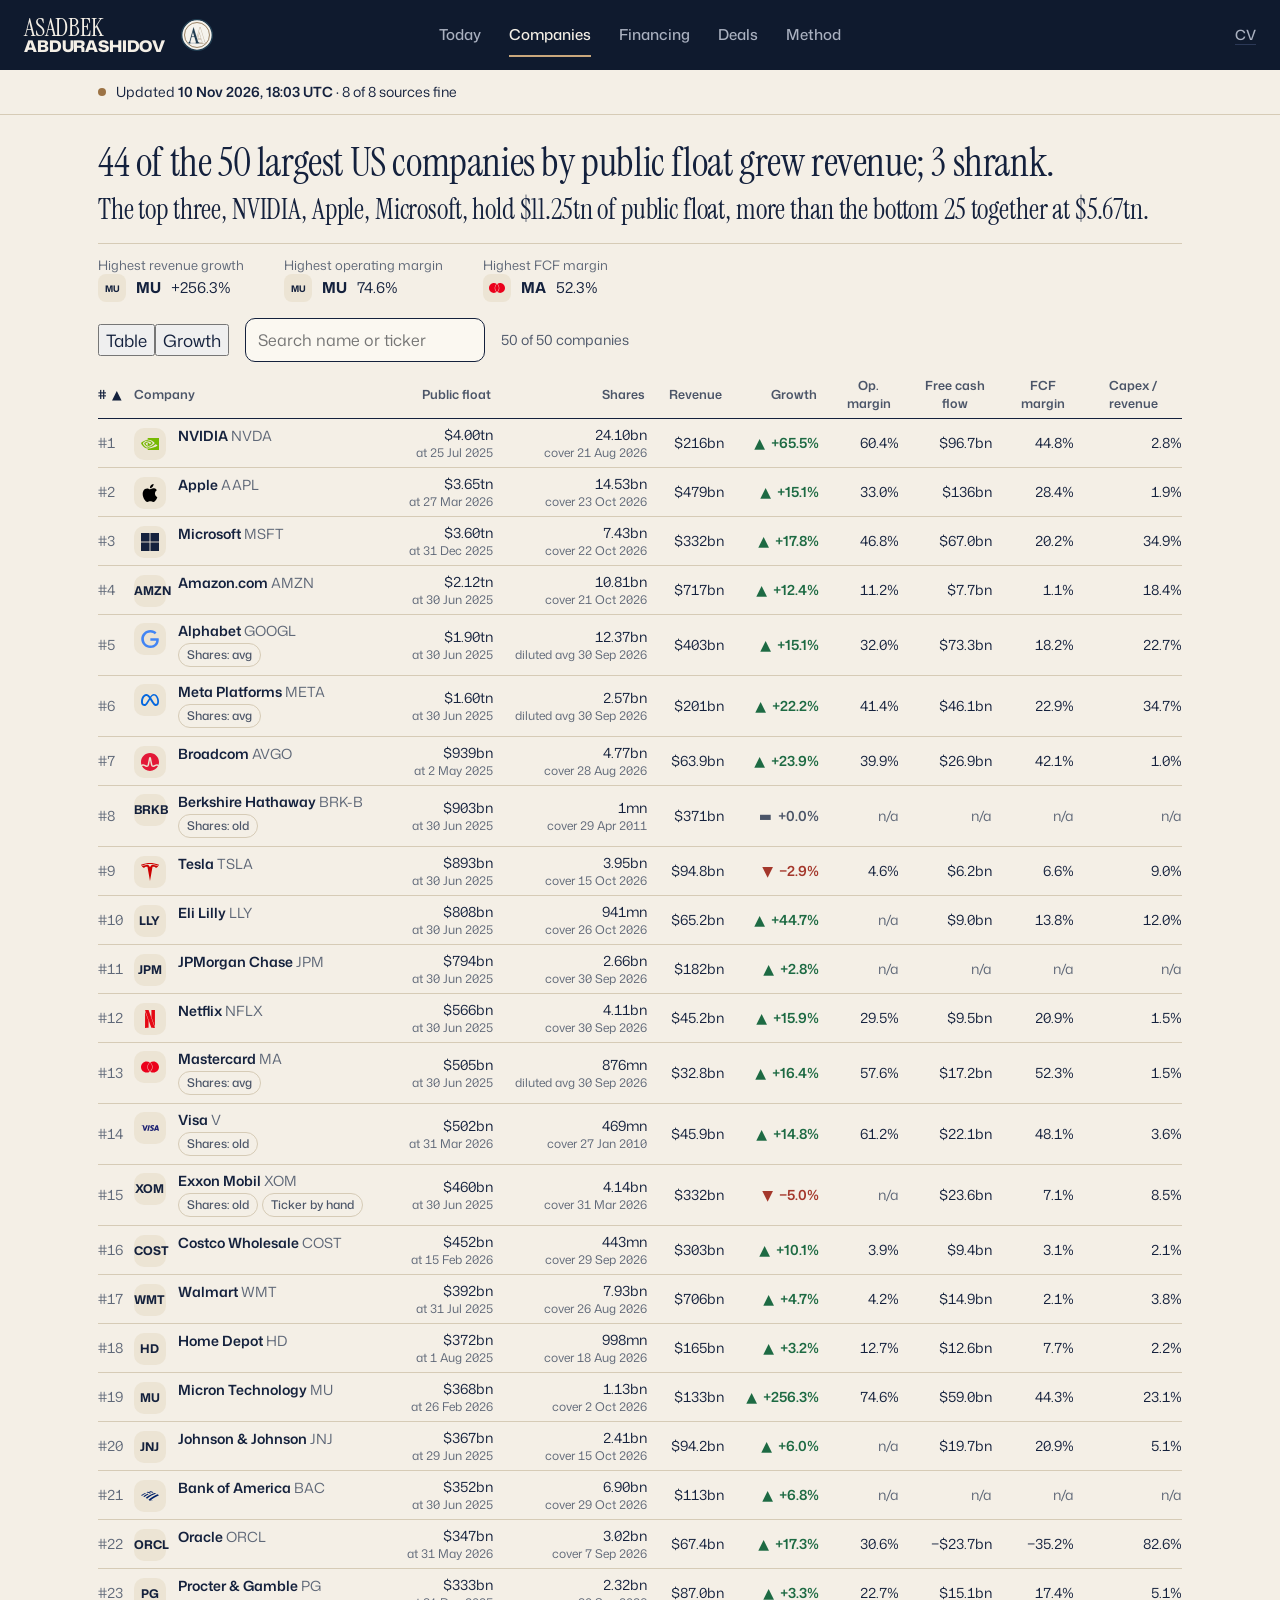
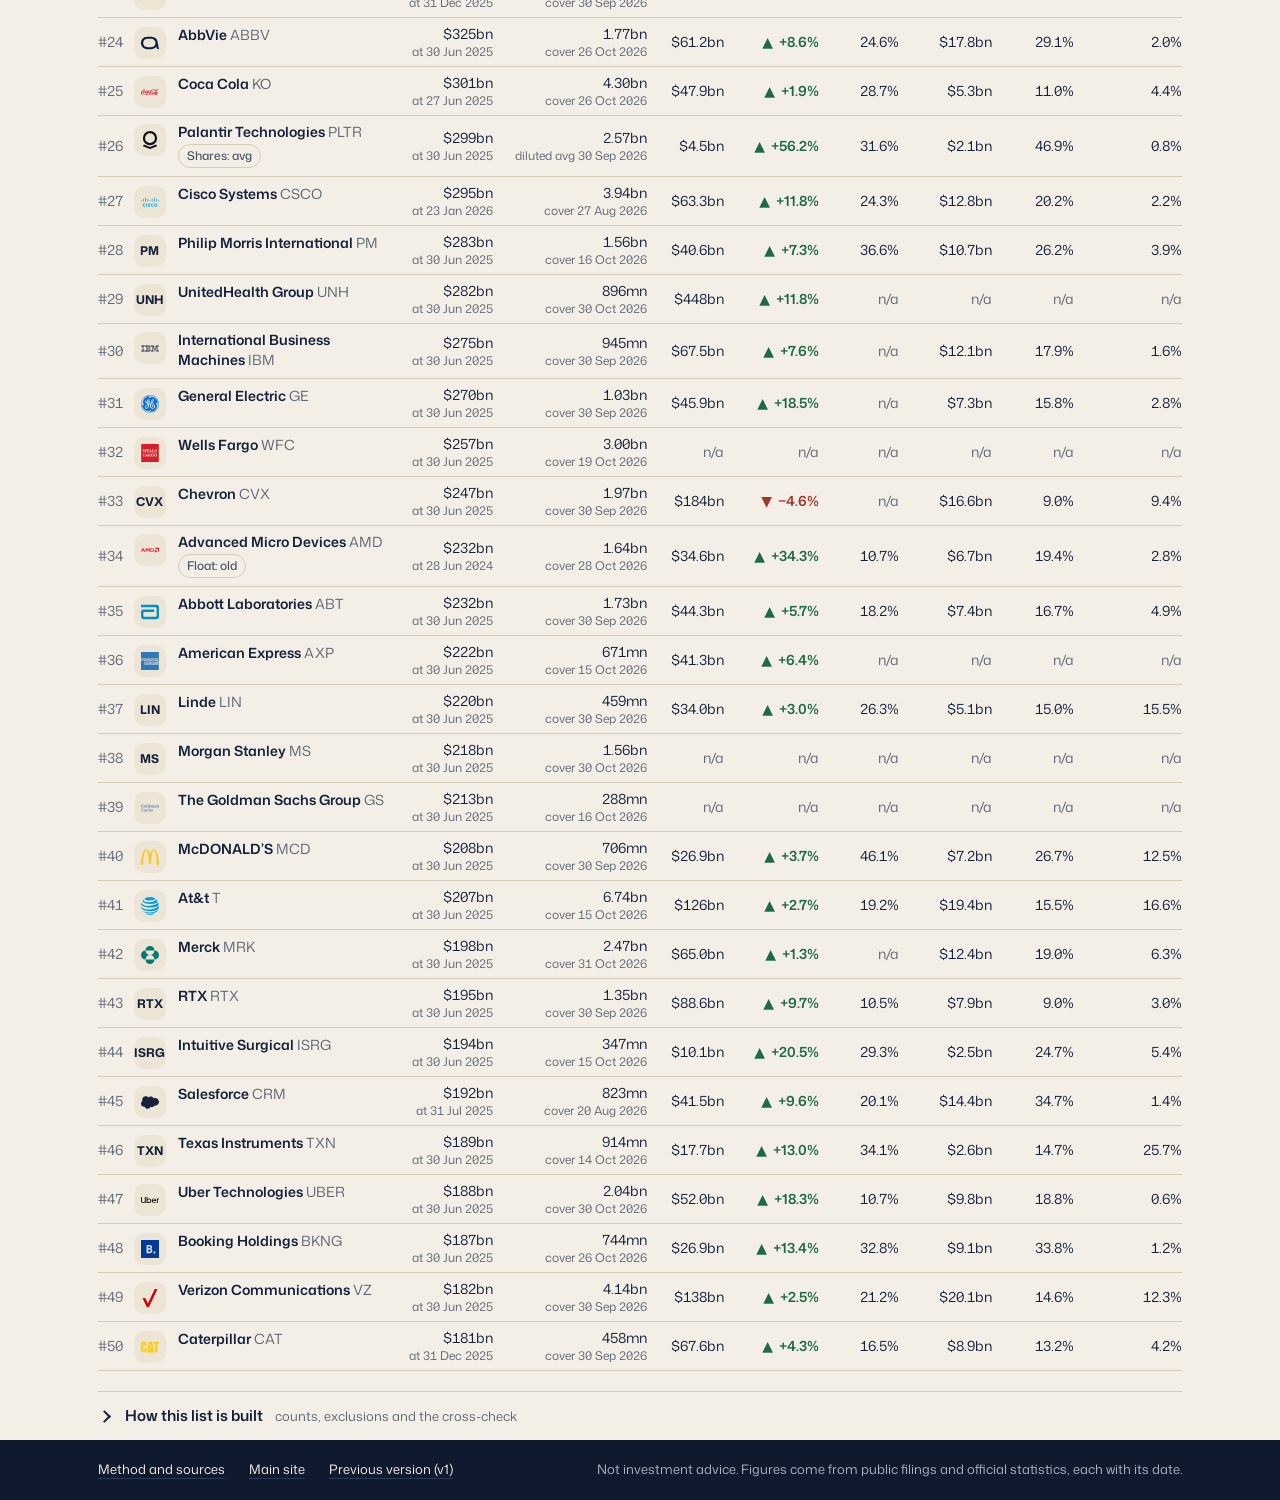
==== companies.html @ 91856f81 "The Lab v2.0: five pages, five-year history and leverage, previous version in v1/ (noindex for the f" ====
<!doctype html>
<html lang="en">
<head>
<meta charset="utf-8">
<meta name="viewport" content="width=device-width, initial-scale=1">
<title>Companies · The Lab · Asadbek Abdurashidov</title>
<meta name="robots" content="noindex">
<link rel="icon" href="assets/favicon.svg" type="image/svg+xml">
<link rel="preload" href="fonts/mona-sans-normal-latin.woff2" as="font" type="font/woff2" crossorigin>
<link rel="stylesheet" href="tokens.css">
<link rel="stylesheet" href="components.css">
</head>
<body>
<main id="main" tabindex="-1">
  <div class="wrap" style="padding-top:24px">
    <h1 class="statement" id="ct-title">&ndash;</h1>
    <p class="t-second second" id="ct-second" style="margin:8px 0 0;min-height:0">&nbsp;</p>
    <ul class="leaders" id="leaders" aria-label="Leaders"></ul>
    <div class="ctoolbar">
      <div class="seg" role="group" aria-label="View"><button type="button" aria-pressed="true" data-v="table">Table</button><button type="button" aria-pressed="false" data-v="growth">Growth</button></div>
      <label class="sr-only" for="q">Search companies</label><input id="q" type="search" placeholder="Search name or ticker" autocomplete="off"><span class="small" id="ct-count"></span>
    </div>
    <div id="ct-growth" hidden></div>
    <div id="ct-wrap"></div>
    <details class="fold" id="ct-built" style="margin-top:20px"></details>
  </div>
</main>
<script src="lab.js"></script>
<script src="companies.js"></script>
</body>
</html>
---- tokens.css ----
/* Lab design tokens: quiet-luxury beige and dark navy. Fonts are local (fonts/). */
@font-face{font-family:"Mona Sans";src:url("fonts/mona-sans-normal-latin.woff2") format("woff2");font-weight:200 900;font-stretch:75% 125%;font-style:normal;font-display:swap;unicode-range:U+0000-00FF,U+0131,U+0152-0153,U+02BB-02BC,U+02C6,U+02DA,U+02DC,U+2000-206F,U+2074,U+20AC,U+2122,U+2191,U+2193,U+2212,U+2215,U+FEFF,U+FFFD}
@font-face{font-family:"Mona Sans";src:url("fonts/mona-sans-normal-latin-ext.woff2") format("woff2");font-weight:200 900;font-stretch:75% 125%;font-style:normal;font-display:swap;unicode-range:U+0100-02BA,U+02BD-02C5,U+02C7-02CC,U+02CE-02D7,U+02DD-02FF,U+0304,U+0308,U+0329,U+1D00-1DBF,U+1E00-1E9F,U+1EF2-1EFF,U+2020,U+20A0-20AB,U+20AD-20C0,U+2113,U+2C60-2C7F,U+A720-A7FF}
@font-face{font-family:"Instrument Serif";src:url("fonts/instrument-serif-normal-latin.woff2") format("woff2");font-weight:400;font-style:normal;font-display:swap;unicode-range:U+0000-00FF,U+0131,U+0152-0153,U+02BB-02BC,U+02C6,U+02DA,U+02DC,U+2000-206F,U+2074,U+20AC,U+2122,U+2191,U+2193,U+2212,U+2215,U+FEFF,U+FFFD}
@font-face{font-family:"Instrument Serif";src:url("fonts/instrument-serif-normal-latin-ext.woff2") format("woff2");font-weight:400;font-style:normal;font-display:swap;unicode-range:U+0100-02BA,U+02BD-02C5,U+02C7-02CC,U+02CE-02D7,U+02DD-02FF,U+0304,U+0308,U+0329,U+1D00-1DBF,U+1E00-1E9F,U+1EF2-1EFF,U+2020,U+20A0-20AB,U+20AD-20C0,U+2113,U+2C60-2C7F,U+A720-A7FF}
@font-face{font-family:"Instrument Serif";src:url("fonts/instrument-serif-italic-latin.woff2") format("woff2");font-weight:400;font-style:italic;font-display:swap;unicode-range:U+0000-00FF,U+0131,U+0152-0153,U+02BB-02BC,U+02C6,U+02DA,U+02DC,U+2000-206F,U+2074,U+20AC,U+2122,U+2191,U+2193,U+2212,U+2215,U+FEFF,U+FFFD}

:root{
  /* surfaces */
  --bone:#f4efe6; --paper:#ece4d4; --navy:#0f1a2e;
  /* ink (all AA on bone) */
  --ink:#14213d; --ink-2:#4b5568; --ink-3:#5f6878;
  /* cashmere: text version is darker so it passes AA; mark version is for shapes */
  --cash:#a9825a; --cash-ink:#7a5c38; --mark:#9c7345; --soft:#d9c4a3;
  --grey-mark:#8f897a; --grey-soft:#cfc6b4; --hair:#d6cbb6; --hair-d:#2b3856;
  /* on navy */
  --on-navy:#f4efe6; --on-navy-2:#aab1c0; --cash-d:#c9a77c;
  /* up/down: only for a change, always with arrow and sign */
  --up:#1d6a43; --down:#a4372b; --up-bg:#e3eddf; --down-bg:#f3e0da;
  --sans:"Mona Sans",system-ui,-apple-system,"Segoe UI",sans-serif;
  --serif:"Instrument Serif",Georgia,serif;
  --out:cubic-bezier(.2,.7,.2,1);
  --bar:70px; --wrap:1180px; --pad:clamp(20px,4vw,48px);
  --r:10px;
}
---- components.css ----
/* Lab components. Tokens in tokens.css. Motion: only hover/focus (120 ms), the note fade, and the freshness dot's two pulses. */
*{box-sizing:border-box}
html{-webkit-text-size-adjust:100%;background:var(--bone);scroll-padding-top:130px}
body{margin:0;background:var(--bone);color:var(--ink);font:400 17px/26px var(--sans);font-variant-numeric:lining-nums;-webkit-font-smoothing:antialiased;padding-top:var(--bar);min-height:100vh;display:flex;flex-direction:column}
main{flex:1;outline:0}
a{color:inherit}
button,select,input{font:inherit;color:inherit}
.wrap{max-width:var(--wrap);margin:0 auto;padding:0 var(--pad)}
.sr-only{position:absolute;width:1px;height:1px;margin:-1px;padding:0;overflow:hidden;clip:rect(0 0 0 0);white-space:nowrap;border:0}
.skip{position:absolute;left:8px;top:-80px;background:var(--ink);color:var(--bone);padding:8px 12px;z-index:90;border-radius:6px}
.skip:focus{top:8px}
:focus-visible{outline:2px solid var(--mark);outline-offset:3px;border-radius:4px}
.topbar :focus-visible,#menu :focus-visible,.foot :focus-visible{outline-color:var(--cash-d)}
.muted{color:var(--ink-3)}

/* ---------- top bar ---------- */
.topbar{position:fixed;inset:0 0 auto 0;z-index:50;height:var(--bar);display:grid;grid-template-columns:1fr auto 1fr;align-items:center;gap:16px;padding:0 24px;background:var(--navy);color:var(--on-navy)}
.tb-left{display:flex;align-items:center;gap:16px;justify-self:start}
.logo{display:grid;line-height:.86;text-decoration:none}
.logo .l1{font:400 25px/.9 var(--serif);letter-spacing:-.01em;text-transform:uppercase}
.logo .l2{font:800 16px/.9 var(--sans);font-stretch:112%;letter-spacing:-.01em}
.seal-mark{display:block;line-height:0}
.seal-mark img{display:block;width:32px;height:32px}
.tnav{display:flex;gap:28px;justify-self:center}
.tnav a{position:relative;font:500 15px/20px var(--sans);text-decoration:none;color:var(--on-navy-2);padding:6px 0;transition:color .12s}
.tnav a:hover{color:var(--on-navy)}
.tnav a[aria-current="page"]{color:var(--on-navy)}
.tnav a[aria-current="page"]::after{content:"";position:absolute;left:0;right:0;bottom:-6px;height:2px;background:var(--cash-d)}
.tb-right{justify-self:end;display:flex;align-items:center;gap:18px}
.cvlink{font:500 14px/20px var(--sans);color:var(--on-navy-2);text-decoration:underline;text-decoration-color:var(--hair-d);text-underline-offset:4px}
.cvlink:hover{color:var(--on-navy)}
.menu-btn{display:none;height:40px;padding:0 14px 0 12px;border-radius:10px;border:1.5px solid currentColor;background:transparent;align-items:center;gap:10px;cursor:pointer;font:600 14px/1 var(--sans)}
.menu-btn i{display:grid;gap:4px}
.menu-btn i b{display:block;width:15px;height:1.6px;background:currentColor}
.menu-btn[aria-expanded="true"] i b:first-child{transform:translateY(2.8px) rotate(45deg)}
.menu-btn[aria-expanded="true"] i b:last-child{transform:translateY(-2.8px) rotate(-45deg)}
#menu{position:fixed;top:calc(var(--bar) - 2px);right:16px;z-index:60;background:var(--navy);color:var(--on-navy);border-radius:var(--r);padding:18px 24px 20px;min-width:250px;border:1px solid var(--hair-d)}
#menu[hidden]{display:none}
#menu ul{list-style:none;margin:0;padding:0;display:grid;gap:2px}
#menu li a{display:flex;align-items:center;min-height:44px;font:500 18px/24px var(--sans);text-decoration:none}
#menu a:hover,#menu a[aria-current="page"]{color:var(--cash-d)}
#menu hr{border:0;border-top:1px solid var(--hair-d);margin:10px 0}
#menu .alt{display:grid}
#menu .alt a{display:flex;align-items:center;min-height:44px;font:400 16px/24px var(--sans);color:var(--on-navy-2);text-decoration:none}

/* ---------- freshness strip ---------- */
.strip{border-bottom:1px solid var(--hair);font:400 14px/20px var(--sans);color:var(--ink-2)}
.strip .wrap{display:flex;justify-content:space-between;align-items:center;gap:16px;min-height:44px}
.strip .crumb{color:var(--cash-ink);text-decoration:none;font-weight:500}
.strip .crumb:hover{text-decoration:underline}
.status{display:inline-flex;align-items:center;gap:10px;background:none;border:0;padding:8px 0;cursor:help;color:var(--ink);text-align:left}
.status b{font-weight:600}
.dot{width:8px;height:8px;border-radius:50%;background:var(--mark);flex:none}
.pulse .dot{animation:pulse .9s ease-in-out 2}
@keyframes pulse{50%{transform:scale(1.9);opacity:.45}}

/* ---------- type ---------- */
.t-second{margin:0;font:400 28px/34px var(--serif);letter-spacing:-.005em;text-wrap:balance}
.kicker{font:600 12px/16px var(--sans);letter-spacing:.08em;text-transform:uppercase;color:var(--cash-ink)}
.lede{margin:0;font-size:17px;line-height:26px;max-width:62ch}
.small{font-size:14px;line-height:20px;color:var(--ink-2)}
.cap{margin:12px 0 0;font-size:13px;line-height:18px;color:var(--ink-3);max-width:80ch}
.statement{margin:0;font:400 40px/46px var(--serif);letter-spacing:-.01em;text-wrap:balance}

/* ---------- the analyst note ---------- */
.tipt{background:none;border:0;padding:0;margin:0;font:inherit;color:inherit;text-align:inherit;cursor:help;text-decoration:underline dotted var(--grey-mark);text-decoration-thickness:1px;text-underline-offset:4px;min-height:24px}
.tipt:hover,.tipt[aria-expanded="true"]{text-decoration-color:var(--cash-ink);text-decoration-style:solid}
[role="button"][aria-expanded]{cursor:help}
#lab-note{position:fixed;z-index:80;width:320px;max-width:calc(100vw - 24px);background:#fbf8f1;color:var(--ink);border:1px solid var(--ink);border-radius:var(--r);padding:14px 16px 12px;font:400 14px/20px var(--sans);opacity:0;transition:opacity .12s}
#lab-note.on{opacity:1}
#lab-note[hidden]{display:none}
#lab-note .nh{display:flex;justify-content:space-between;align-items:flex-start;gap:8px}
#lab-note h4{margin:0 0 6px;font:600 15px/20px var(--sans)}
#lab-note .nx{display:none;border:0;background:none;font-size:26px;line-height:1;cursor:pointer;min-width:44px;min-height:44px;margin:-12px -14px 0 0}
#lab-note .guil{display:block;margin:0 0 8px;max-width:100%}
#lab-note p{margin:0 0 6px}
#lab-note dl{margin:6px 0 0;display:grid;grid-template-columns:auto 1fr;gap:4px 12px}
#lab-note dt{color:var(--ink-2);font-weight:600}
#lab-note dd{margin:0;overflow-wrap:anywhere}
#lab-note dd.w{font-weight:500}
#lab-note a{color:var(--cash-ink);text-underline-offset:3px}
#lab-note .nc{margin-top:6px;color:var(--ink-2);font-size:13px}
#lab-note .nm{display:inline-block;margin-top:8px;font-size:13px;font-weight:600}
#lab-note.sheet{left:0!important;right:0;top:auto!important;bottom:0;width:auto;max-width:none;border-radius:14px 14px 0 0;border-width:1px 0 0;padding:16px 20px 24px;max-height:70vh;overflow:auto}
#lab-note.sheet .nx{display:block}
#lab-read{position:fixed;z-index:70;background:var(--ink);color:var(--bone);border-radius:8px;padding:6px 10px;font:400 13px/18px var(--sans);pointer-events:none;display:grid}
#lab-read[hidden]{display:none}
#lab-read b{font-weight:600}

/* ---------- change chip: arrow, sign, colour by direction ---------- */
.chg{display:inline-flex;align-items:center;gap:6px;font:600 14px/20px var(--sans);padding:2px 8px;border-radius:999px;white-space:nowrap}
.chg.up{color:var(--up);background:var(--up-bg)}
.chg.down{color:var(--down);background:var(--down-bg)}
.chg.flat{color:var(--ink-2);background:var(--paper)}

/* ---------- footer ---------- */
.foot{background:var(--navy);color:var(--on-navy-2);font-size:13px;line-height:18px;margin-top:40px}
.foot .wrap{display:flex;justify-content:space-between;gap:12px 24px;flex-wrap:wrap;padding-top:20px;padding-bottom:22px}
.foot a{color:var(--on-navy);text-decoration:underline;text-decoration-color:var(--hair-d);text-underline-offset:4px}
.foot a:hover{text-decoration-color:var(--cash-d)}
.foot .fl{display:flex;gap:24px;flex-wrap:wrap}

/* ---------- Today ---------- */
.today{padding-top:24px}
.today .intro{margin:0;font:400 17px/26px var(--sans);color:var(--ink-2);max-width:74ch}
.door .mrow{display:contents}
.doors{display:grid;grid-template-columns:repeat(3,1fr);margin-top:20px;border-top:1px solid var(--ink)}
.door{position:relative;display:grid;grid-row:span 5;grid-template-rows:subgrid;padding:20px 32px 0 0;cursor:pointer}
.door+.door{padding-left:32px;border-left:1px solid var(--hair)}
.door:last-child{padding-right:0}
.door .kicker{display:flex;align-items:center;min-height:24px}
.door .kicker a{text-decoration:none;display:inline-flex;gap:8px;align-items:center}
.door .kicker a::after{content:"";position:absolute;inset:0}
.door .kicker a:focus-visible{outline:0}
.door:focus-within{outline:2px solid var(--mark);outline-offset:-2px;border-radius:2px}
.door .kicker svg{transition:transform .12s}
.door:hover .kicker svg{transform:translateX(4px)}
.door .dsent{margin:10px 0 0;font:400 36px/42px var(--serif);letter-spacing:-.01em;text-wrap:balance}
.door .frow{display:flex;gap:12px;align-items:baseline;margin-top:16px;white-space:nowrap}
.door .frow .big{font:600 28px/32px var(--sans);letter-spacing:-.01em}
.door .frow .of{font:400 14px/20px var(--sans);color:var(--ink-3)}
.door .dchart{position:relative;z-index:1;height:72px;margin-top:12px}
.door .dchart svg{display:block;overflow:visible}
.door .stamp{margin:10px 0 0;font:400 13px/18px var(--sans);color:var(--ink-3);padding-bottom:20px}
.try{display:flex;flex-wrap:wrap;gap:4px 28px;align-items:center;border-top:1px solid var(--hair);padding:10px 0 0;font-size:15px}
.try span{color:var(--ink-2)}
.try a{color:var(--cash-ink);font-weight:600;text-decoration:none;display:inline-flex;align-items:center;min-height:36px}
.try a:hover{text-decoration:underline}

/* ---------- Company header ---------- */
.chead{padding-top:16px}
.chead-top{display:flex;justify-content:space-between;align-items:center;gap:16px;flex-wrap:wrap;font-size:14px}
.chead-top a{color:var(--cash-ink);text-decoration:none;font-weight:600;display:inline-flex;align-items:center;min-height:44px}
.chead-top a:hover{text-decoration:underline}
.switch{display:inline-flex;align-items:center;gap:10px;color:var(--ink-2)}
.switch select{appearance:none;background:transparent url("data:image/svg+xml,%3Csvg xmlns='http://www.w3.org/2000/svg' width='12' height='8' viewBox='0 0 12 8'%3E%3Cpath d='M1 1l5 5 5-5' fill='none' stroke='%2314213d' stroke-width='1.6'/%3E%3C/svg%3E") no-repeat right 12px center;border:1px solid var(--ink);border-radius:var(--r);padding:0 34px 0 12px;font-size:14px;max-width:240px;cursor:pointer;min-height:44px}
.chead-id{display:flex;align-items:center;gap:14px;margin-top:0;flex-wrap:wrap}
.lg{display:inline-grid;place-items:center;width:40px;height:40px;border-radius:10px;background:var(--paper);flex:none}
.lg i{display:block;width:22px;height:22px;-webkit-mask:var(--lg) center/contain no-repeat;mask:var(--lg) center/contain no-repeat;background:var(--ink)}
.lg b{font:700 12px/1 var(--sans);color:var(--ink)}
.chead h1{margin:0;font:600 22px/28px var(--sans);letter-spacing:-.01em}
.chead h1 .tk{color:var(--ink-3);font-weight:500;margin-left:8px}
.chead .filed{margin:0 0 0 auto;font-size:14px;line-height:20px;color:var(--ink-2)}
.figs{display:grid;grid-template-columns:repeat(4,1fr);margin-top:12px;border-top:1px solid var(--hair)}
.fig{padding:10px 16px 10px 0}
.fig+.fig{padding-left:20px;border-left:1px solid var(--hair)}
.fig .fl{font-size:14px;line-height:20px;color:var(--ink-2);display:block}
.fig .fv{display:block;margin-top:0;font:600 28px/32px var(--sans);letter-spacing:-.01em}
.fig .fs{display:block;margin-top:2px;font-size:13px;line-height:20px;color:var(--ink-3);min-height:20px}

/* ---------- tabs ---------- */
.tabs-bar{border-bottom:1px solid var(--hair);border-top:1px solid var(--hair);background:var(--bone);position:sticky;top:var(--bar);z-index:20}
.tablist{display:flex;gap:4px}
.tab{background:none;border:0;border-bottom:2px solid transparent;margin-bottom:-1px;padding:14px 18px 12px;font:600 15px/20px var(--sans);color:var(--ink-2);cursor:pointer;white-space:nowrap;min-height:48px;transition:color .12s}
.tab:first-child{padding-left:0}
.tab:hover{color:var(--ink)}
.tab[aria-selected="true"]{color:var(--ink);border-bottom-color:var(--mark)}
.tab:focus-visible{outline-offset:-4px}
.panel{padding-top:24px}
.panel[hidden]{display:none}
.panel-head{margin-bottom:20px}
.panel-head .statement{max-width:30ch}

/* ---------- figure rows ---------- */
.tiles{display:grid;grid-template-columns:repeat(5,1fr);border-top:1px solid var(--ink);border-bottom:1px solid var(--hair)}
.tiles.t3{grid-template-columns:repeat(3,1fr)}
.tile{padding:12px 16px 12px 0}
.tile+.tile{padding-left:20px;border-left:1px solid var(--hair)}
.tile .tl{font-size:14px;line-height:20px;color:var(--ink-2);display:block}
.tile .tv{display:block;margin-top:0;font:600 28px/32px var(--sans);letter-spacing:-.01em}
.tile .ts{display:block;margin-top:2px;font-size:13px;line-height:20px;color:var(--ink-3);min-height:20px}
.charts3{display:grid;grid-template-columns:repeat(3,1fr);gap:32px;margin-top:24px}
.box-t{margin:0 0 4px;font:600 14px/20px var(--sans)}
.chart svg{display:block;width:100%;height:auto;overflow:visible}
.chart text{font-family:var(--sans)}

/* ---------- Value tab ---------- */
.second{min-height:34px;margin:8px 0 0}
.second.prompt{font:400 17px/26px var(--sans);color:var(--ink-3);padding-top:4px}
.vgrid{display:grid;grid-template-columns:5fr 7fr;gap:48px;margin-top:20px;align-items:start}
.vsub{margin:0 0 8px;font:600 14px/20px var(--sans)}
.ctl{padding:0 0 8px}
.ctl-top{display:flex;justify-content:space-between;align-items:center;gap:10px}
.ctl-top .tipt{font:600 14px/20px var(--sans)}
.vin{width:84px;text-align:right;border:1px solid transparent;border-bottom-color:var(--hair);background:transparent;font:600 18px/24px var(--sans);padding:4px 6px;border-radius:6px;min-height:36px}
.vin:hover{border-color:var(--hair)}
.vin:focus{border-color:var(--ink);outline:0;background:#fbf8f1}
.ctl input[type=range]{width:100%;margin:0;accent-color:var(--mark);height:28px;background:none;cursor:pointer}
.ctl .def{margin:0;font-size:13px;line-height:18px;color:var(--ink-3)}
.btn{display:inline-flex;align-items:center;gap:8px;border:1px solid var(--ink);background:transparent;color:var(--ink);padding:0 16px;min-height:44px;border-radius:var(--r);font:600 14px/20px var(--sans);cursor:pointer}
.btn:hover{background:var(--ink);color:var(--bone)}
.rangebox{background:var(--bone)}
.rbar{margin:0}
.evline{margin:0;font-size:14px;line-height:20px;color:var(--ink-2)}
.pbox{margin-top:16px;padding-top:14px;border-top:1px solid var(--hair)}
.pbox label{display:block;font:600 14px/20px var(--sans);margin-bottom:6px}
.pin{display:flex;align-items:center;background:#fbf8f1;border:1px solid var(--ink);border-radius:var(--r);padding:0 12px;min-height:48px;max-width:300px}
.pin:focus-within{outline:2px solid var(--mark);outline-offset:3px}
.pin span.cur{font:500 20px/24px var(--sans);color:var(--ink-3);margin-right:6px}
.pin input{border:0;background:transparent;outline:0;width:100%;font:600 20px/24px var(--sans);min-width:0;min-height:44px}
.pin button{border:0;background:none;color:var(--cash-ink);cursor:pointer;font:600 13px/18px var(--sans);text-decoration:underline;padding:0 0 0 8px;min-height:44px}
.pnote{margin:6px 0 0;font-size:13px;line-height:18px;color:var(--ink-3)}
.perr{margin:2px 0 0;font-size:13px;line-height:18px;color:var(--down);min-height:18px}
.pres{margin:6px 0 0;display:flex;flex-wrap:wrap;gap:2px 20px;font-size:14px;line-height:24px;color:var(--ink-2)}
.pres .pr{white-space:nowrap}
.pres b{font:600 18px/24px var(--sans);color:var(--ink);margin-left:6px}
.pres .dash{color:var(--ink-3)}
.sens{margin-top:24px;padding-top:16px;border-top:1px solid var(--hair)}
.sens-head{display:flex;justify-content:space-between;align-items:baseline;gap:16px;flex-wrap:wrap;margin-bottom:8px}
.gtable{font-size:15px;table-layout:fixed}
.gtable th,.gtable td{text-align:right;padding:0;border-bottom:1px solid var(--hair)}
.gtable thead th{border-bottom:1px solid var(--ink);vertical-align:bottom;font-weight:400;color:var(--ink-2);background:var(--bone);padding:4px 12px}
.gtable thead th b,.gtable tbody th b{display:block;font:600 14px/18px var(--sans);color:var(--ink)}
.gtable thead th span,.gtable tbody th span{display:block;font-size:12px;line-height:16px;color:var(--ink-3);font-weight:400}
.gtable tbody th{text-align:left;font-weight:400;background:var(--bone);padding:4px 12px 4px 0}
.gtable .corner{text-align:left;font-size:12px;line-height:16px;color:var(--ink-3);padding:4px 12px 4px 0}
.gtable td button{display:block;width:100%;min-height:40px;padding:4px 12px;cursor:help;text-align:right;background:none;border:0;font:500 16px/22px var(--sans)}
.gtable td.base button{box-shadow:inset 0 0 0 2px var(--ink)}
.gtable td.near{background:var(--soft)}
.gtable td button .gt{display:block;font:600 11px/12px var(--sans);color:var(--ink)}
.gtable td button:focus-visible{outline:2px solid var(--mark);outline-offset:-4px}
.table-scroll{overflow-x:auto;-webkit-overflow-scrolling:touch}
.table-scroll:focus-visible{outline-offset:2px}
.linkbtn{background:none;border:0;padding:0;color:var(--cash-ink);font:600 14px/20px var(--sans);text-decoration:underline;text-underline-offset:3px;cursor:pointer;min-height:44px}
details.fold{border-top:1px solid var(--hair)}
details.fold summary{list-style:none;cursor:pointer;padding:0;min-height:48px;font:600 15px/20px var(--sans);display:flex;align-items:center;gap:12px}
details.fold summary::-webkit-details-marker{display:none}
details.fold summary::before{content:"";width:7px;height:7px;border-right:2px solid var(--ink);border-bottom:2px solid var(--ink);transform:rotate(-45deg);margin:0 4px 0 2px}
details.fold[open] summary::before{transform:rotate(45deg)}
details.fold summary small{font:400 13px/18px var(--sans);color:var(--ink-3)}
details.fold .fold-body{padding:4px 0 20px}
.folds{margin-top:16px;border-bottom:1px solid var(--hair)}
.disc{margin:12px 0 0;font-size:13px;line-height:18px;color:var(--ink-2)}

table{border-collapse:collapse;width:100%}
.dtable{font-size:14px;line-height:20px}
.dtable th{font:600 13px/18px var(--sans);text-align:left;color:var(--ink-2);padding:6px 12px 6px 0;border-bottom:1px solid var(--ink);vertical-align:bottom;white-space:nowrap}
.dtable td,.dtable tbody th{padding:5px 12px 5px 0;border-bottom:1px solid var(--hair);vertical-align:top}
.dtable tbody th{font:400 14px/20px var(--sans);color:var(--ink);white-space:normal}
.dtable .r{text-align:right;padding-left:12px}
.dtable td:last-child,.dtable th:last-child{padding-right:0}
.dtable a{color:var(--cash-ink);text-underline-offset:3px}
.dtable .rs{color:var(--ink-3)}

.na{border-top:1px solid var(--ink);padding:16px 0 0;max-width:62ch;margin-bottom:20px}
.na p{margin:0 0 8px;font:400 28px/34px var(--serif)}
.na small{font-size:14px;line-height:20px;color:var(--ink-2);display:block}
.gl{display:grid;grid-template-columns:repeat(2,1fr);gap:0 48px}
.list{list-style:none;margin:0;padding:0}
.list li{padding:10px 0;border-bottom:1px solid var(--hair);font-size:14px;color:var(--ink-2);line-height:20px}
.list li:first-child{border-top:1px solid var(--ink)}
.empty{padding-top:56px;padding-bottom:56px}
.empty .btn{margin-top:20px}

/* ---------- companies table and stub pages ---------- */
.ctoolbar{display:flex;gap:16px;align-items:center;flex-wrap:wrap;margin:16px 0 8px}
.ctoolbar input[type=search]{border:1px solid var(--ink);border-radius:var(--r);background:#fbf8f1;padding:0 12px;min-height:44px;min-width:240px;font-size:16px}
.cotable{font-size:14px;line-height:20px}
.cotable thead th{position:sticky;top:var(--bar);background:var(--bone);z-index:5;padding:0;border-bottom:1px solid var(--ink)}
.cotable thead th button{display:flex;width:100%;align-items:center;gap:6px;background:none;border:0;padding:6px 12px 6px 0;font:600 13px/18px var(--sans);color:var(--ink-2);cursor:pointer;min-height:44px}
.cotable thead th.r button{justify-content:flex-end;padding-left:12px}
.cotable thead th[aria-sort] button{color:var(--ink)}
.cotable td{padding:6px 12px 6px 0;border-bottom:1px solid var(--hair);vertical-align:middle}
.cotable td.r{text-align:right;padding-left:12px}
.cotable td:last-child{padding-right:0}
.cotable .nm{display:flex;align-items:center;gap:12px}
.cotable .nm .lg{width:32px;height:32px}
.cotable .nm .lg i{width:18px;height:18px}
.cotable .nm a{text-decoration:none;font-weight:600}
.cotable .nm a:hover{text-decoration:underline}
.cotable tbody tr:hover td{background:rgba(236,228,212,.55)}
.stub{padding-top:56px;padding-bottom:40px}
.stub .statement{max-width:24ch}
.stub .lede{margin-top:16px;color:var(--ink-2)}

/* ---------- responsive ---------- */
@media (max-width:1100px){
  .tiles{grid-template-columns:repeat(3,1fr)}
  .tile:nth-child(4){border-left:0;padding-left:0}
  .tile:nth-child(n+4){border-top:1px solid var(--hair)}
  .vgrid{grid-template-columns:1fr;gap:24px}
}
@media (max-width:900px){
  .tnav{display:none}
  .menu-btn{display:inline-flex}
  .topbar{grid-template-columns:1fr auto}
  .doors{grid-template-columns:1fr}
  .door,.door+.door{display:block;grid-row:auto;padding:16px 0 4px;border-left:0}
  .door+.door{border-top:1px solid var(--hair)}
  .door .dsent{font-size:26px;line-height:32px}
  .door .mrow{display:grid;grid-template-columns:auto 1fr;gap:16px;align-items:center;margin-top:10px}
  .door .frow{margin-top:0}
  .door .dchart{height:40px;margin-top:0}
  .door .stamp{padding-bottom:12px;margin-top:6px}
  .charts3{grid-template-columns:1fr;gap:24px}
  .figs{grid-template-columns:repeat(2,1fr)}
  .fig:nth-child(3){border-left:0;padding-left:0}
  .fig:nth-child(n+3){border-top:1px solid var(--hair)}
  .gl{grid-template-columns:1fr}
  .statement{font-size:26px;line-height:32px}
  .t-second{font-size:20px;line-height:26px}
  .chead .filed{margin-left:0;width:100%}
}
@media (max-width:620px){
  :root{--bar:60px;--pad:20px}
  body{font-size:16px;line-height:24px}
  .topbar{padding:0 16px}
  .seal-mark,.cvlink{display:none}
  .logo .l1{font-size:22px}.logo .l2{font-size:14px}
  .tiles,.tiles.t3{grid-template-columns:repeat(2,1fr)}
  .tile,.tile+.tile{padding:10px 12px 10px 0;border-left:0}
  .tile:nth-child(even){padding-left:16px;border-left:1px solid var(--hair)}
  .tile:nth-child(n+3){border-top:1px solid var(--hair)}
  .tile .tv,.fig .fv{font-size:22px;line-height:28px}
  .tab{padding:12px 6px 10px;font-size:14px;flex:1;text-align:center}
  .tab:first-child{padding-left:6px}
  .strip .crumb{display:none}
  .rangebox{position:sticky;top:calc(var(--bar) + 48px);z-index:10;padding-bottom:4px;border-bottom:1px solid var(--hair)}
  .ctl input[type=range]{height:44px}
  .gtable td button{padding:4px 4px;font-size:15px}
  .gtable thead th,.gtable tbody th{padding-left:4px;padding-right:4px}
  .cotable thead{display:none}
  .cotable,.cotable tbody,.cotable tr,.cotable td{display:block}
  .cotable tr{padding:10px 0;border-bottom:1px solid var(--hair)}
  .cotable td{border:0;padding:0;text-align:left}
  .cotable td.r{text-align:left;padding-left:0;display:inline-block;margin-right:14px;color:var(--ink-2)}
  .cotable td.r::before{content:attr(data-l) " ";color:var(--ink-3);font-size:12px}
  .stub{padding-top:32px}
}
@media (prefers-reduced-motion:reduce){
  *,*::before,*::after{animation:none!important;transition:none!important}
}

/* value grid areas */
.vgrid{grid-template-areas:"left range" "left pbox";grid-template-rows:auto 1fr}
.vleft{grid-area:left}.rangebox{grid-area:range}.vgrid .pbox{grid-area:pbox;margin-top:0}
.today .intro .more{display:inline}
@media (max-width:1100px){.vgrid{grid-template-areas:"range" "pbox" "left";grid-template-rows:auto}}
@media (max-width:620px){.today .intro{font-size:15px;line-height:22px}.today .intro .more{display:none}.w-src{display:none}}

/* compact value tab */
.ctl{padding:0 0 2px}
.ctl input[type=range]{height:26px}
.vgrid{margin-top:12px;gap:0 48px}
.vgrid .vleft .vsub{margin-bottom:4px}
.rangebox .vsub{margin-bottom:0}
.gtable td button{min-height:34px;padding-top:2px;padding-bottom:2px}
.gtable thead th{padding-top:2px;padding-bottom:2px}
.gtable tbody th{padding-top:2px;padding-bottom:2px}
.sens{margin-top:16px;padding-top:12px}
.foot{margin-top:24px}

.dtable td.fx{max-width:340px;overflow:hidden;text-overflow:ellipsis;white-space:nowrap}
.dtable td,.dtable tbody th{padding-top:4px;padding-bottom:4px}

/* merged company header row */
.chead{padding-top:8px}
.chead-id{display:flex;align-items:center;gap:16px;flex-wrap:wrap}
.chead-id .back{color:var(--cash-ink);text-decoration:none;font:600 14px/20px var(--sans);display:inline-flex;align-items:center;min-height:44px;margin-right:8px}
.chead-id .back:hover{text-decoration:underline}
.idtxt h1{margin:0}
.idtxt .filed{margin:0;font-size:13px;line-height:18px;color:var(--ink-2)}
.chead-id .switch{margin-left:auto}
.figs{margin-top:8px}
.foot{margin-top:0}
.panel{padding-top:16px}
.sens-head{margin-bottom:0}
.gtable tbody th b,.gtable tbody th span{display:inline}
.gtable tbody th span{margin-left:8px}
.gtable tbody th{padding-top:0;padding-bottom:0;white-space:nowrap}
.gtable td button{min-height:32px}
@media (max-width:620px){.chead-id .switch{margin-left:0;width:100%}.chead-id .switch select{flex:1;max-width:none}.chead-id .back{width:100%;margin:0}}
.switch{font-size:14px}
.switch select{min-width:0}
.idtxt{min-width:0;flex:1 1 220px}
.panel{padding-bottom:16px}
@media (max-width:1100px){.vleft{margin-top:12px}}
@media (max-width:620px){.chead-id .switch{display:flex}.chead-id .switch span{white-space:nowrap}.chead-id .switch select{width:100%;max-width:none}.chead-id{gap:8px 12px}.idtxt{flex:1 1 0}}
.switch select{min-width:200px}
@media (max-width:620px){
  .topbar .logo{padding:6px 0}
  .menu-btn{height:44px}
  .status{min-height:44px}
  .strip .wrap{min-height:48px}
  .ctl input[type=range]{height:44px}
  .vin{min-height:44px}
  .foot a,.try a{min-height:44px;display:inline-flex;align-items:center}
  .tipt{position:relative}
  .tipt::after{content:"";position:absolute;inset:-12px -6px}
  .dtable a{position:relative}
  .dtable a::after{content:"";position:absolute;inset:-14px -8px}
  .chead-id .switch select{min-width:0}
}

#logo{display:inline-block;width:40px;height:40px;flex:none}
.switch select{width:240px}
.rbar{height:104px}
@media (max-width:620px){.switch select{width:100%}}
@media (max-width:620px){.gtable td button{min-height:44px}}

#lab-note{white-space:normal;text-align:left;font-weight:400;letter-spacing:0;text-transform:none}
@media (max-width:900px){.gl>div+div{margin-top:24px}}

.door .frow{position:relative;z-index:1}
.door .frow .tipt{font:inherit}
.cotable tbody tr{position:relative}
.cotable .nm a::after{content:"";position:absolute;inset:0}
.cotable .nm a:focus-visible{outline:0}
.cotable tbody tr:focus-within{outline:2px solid var(--mark);outline-offset:-2px}

/* round 2 */
.dtable td,.dtable th,.cotable td,.gtable td button{font-variant-numeric:tabular-nums lining-nums}
.gtable td button.neg{color:var(--ink-3);font-weight:400}
.tiles.t1{grid-template-columns:1fr}.tiles.t2{grid-template-columns:repeat(2,1fr)}.tiles.t4{grid-template-columns:repeat(4,1fr)}
/* chart rows by count; one column below 900 px. Four tiles become two by two on a phone. */
.charts3.n1{grid-template-columns:1fr}.charts3.n2{grid-template-columns:repeat(2,1fr)}
@media (max-width:900px){.charts3.n2,.charts3.n3{grid-template-columns:1fr}}
@media (max-width:620px){.tiles.t4{grid-template-columns:repeat(2,1fr)}}
.vin{min-width:84px}
.fig .fv,.tile .tv{min-width:0}
/* sliders: ink fill 3px, hair rest, cashmere thumb only */
.ctl input[type=range]{-webkit-appearance:none;appearance:none;background:transparent;--p:50%}
.ctl input[type=range]::-webkit-slider-runnable-track{height:3px;border-radius:2px;background:linear-gradient(to right,var(--ink) var(--p),var(--hair) var(--p))}
.ctl input[type=range]::-moz-range-track{height:3px;border-radius:2px;background:var(--hair)}
.ctl input[type=range]::-moz-range-progress{height:3px;background:var(--ink)}
.ctl input[type=range]::-webkit-slider-thumb{-webkit-appearance:none;width:18px;height:18px;border-radius:50%;background:var(--mark);border:2px solid var(--bone);margin-top:-8px}
.ctl input[type=range]::-moz-range-thumb{width:14px;height:14px;border-radius:50%;background:var(--mark);border:2px solid var(--bone)}
/* Today: use the lower third */
@media (min-width:901px){.door .dsent{font-size:40px;line-height:46px}.try{margin-top:36px}}
/* companies table */
.cotable .chg{background:none;padding:0}
.cotable .cbar{display:block;height:3px;background:var(--ink);border-radius:2px;margin-top:4px;margin-left:auto}
/* mobile targets */
@media (max-width:620px){
  .tipt{display:inline-flex;align-items:center;min-height:44px}
  .door .kicker a{min-height:44px}
  .dtable a{display:inline-flex;align-items:center;min-height:44px}
  .tile .tl,.fig .fl{display:flex;align-items:center}
  .door .dchart{overflow:hidden;max-width:120px;height:40px}
  .door .kicker{min-height:44px}
  .pres .pr{display:inline-flex;align-items:center}
}
@media (max-width:620px){.cotable .nm a{display:inline-flex;align-items:center;min-height:44px}}
@media (max-width:620px){.door .frow .of{display:none}}

/* financing and series tables */
.fin{padding-top:24px}
.fin .second{margin:8px 0 16px;min-height:0}
.fin .figs{margin-top:8px}
.curve-title{margin:28px 0 12px}
.curves{display:grid;grid-template-columns:repeat(2,1fr);gap:32px;margin-bottom:8px}
.stable thead th{padding:8px 12px 8px 0;font:600 13px/18px var(--sans);color:var(--ink-2);position:static;border-bottom:1px solid var(--ink)}
.stable thead th.r{text-align:right;padding-left:12px}
.stable tbody th.sl{font:400 14px/20px var(--sans);padding:8px 12px 8px 0;border-bottom:1px solid var(--hair);text-align:left;font-weight:500}
.stable td{padding:6px 12px 6px 0}
.stable td.tr{width:132px;padding-right:0}
.stable .sp{width:120px;height:30px}
.stable .sp svg{display:block}
.stable tr.grp th{padding:20px 0 6px;font:600 12px/16px var(--sans);letter-spacing:.08em;text-transform:uppercase;color:var(--cash-ink);border-bottom:1px solid var(--ink);text-align:left}
.mw{font-size:13px;color:var(--ink-2)}
.sm{font-size:12.5px}
.stable .tipt{font-weight:500}
@media (max-width:900px){.curves{grid-template-columns:1fr;gap:24px}}
@media (max-width:620px){
  .stable td{display:inline-block;margin-right:14px;padding:0}
  .stable td::before{content:attr(data-l) " ";color:var(--ink-3);font-size:12px}
  .stable td.tr{display:block;width:auto;margin-top:4px}
  .stable td.tr::before{content:""}
  .stable tbody th.sl{display:block;border:0;padding:0}
  .stable tr.grp{display:block;padding:0;border:0}
  .stable tr.grp th{display:block}
}

.stable thead th{text-align:left}
.stable thead th.r{text-align:right}

/* companies: leaders, flags, two-line cells */
.leaders{list-style:none;display:flex;gap:12px 40px;flex-wrap:wrap;margin:16px 0 0;padding:12px 0 0;border-top:1px solid var(--hair)}
.leaders .lk{display:block;font-size:13px;line-height:18px;color:var(--ink-3)}
.leaders .lrow{display:flex;align-items:center;gap:10px;font-size:15px}
.leaders .lg{width:28px;height:28px;border-radius:8px}.leaders .lg i{width:16px;height:16px}.leaders .lg b{font-size:9px}
.flag{border:1px solid var(--hair);background:none;border-radius:999px;padding:0 8px;font:500 12px/20px var(--sans);color:var(--ink-2);margin:0 4px 2px 0;cursor:help;min-height:24px}
.sub2{display:block;font-size:12px;line-height:16px;color:var(--ink-3);white-space:nowrap}
.cotable td.rk{color:var(--ink-3);padding-right:8px}
.cotable{min-width:0}
.cotable thead th button{font-size:12.5px}
@media (max-width:1100px){#ct-wrap{overflow-x:auto}.cotable{min-width:1000px}}
@media (max-width:620px){
  #ct-wrap{overflow:visible}.cotable{min-width:0}
  .cotable td.rk{display:inline-block;margin:0 8px 0 0}
  .cotable td.nmc{display:inline-block}
  .cotable td.flc{display:block;margin-top:4px}
  .cotable td.r{margin-bottom:2px}
  .sub2{display:inline;margin-left:4px}
  .flag{min-height:44px;padding:0 12px}
}

.flag{white-space:nowrap}
.cotable td{padding-right:10px}
.cotable td.nmc{min-width:220px}
.cotable .flags{margin-top:2px}
.cotable .nm{align-items:flex-start}
.cotable .nm .lg{margin-top:2px}
@media (max-width:620px){.cotable td.nmc{display:block}.cotable td.rk{display:none}.cotable .flag{min-height:32px}}

.gloss{margin:8px 0 0;max-width:80ch}
.gloss dt{font:600 15px/22px var(--sans);padding-top:14px;border-top:1px solid var(--hair);margin-top:14px}
.gloss dt:first-child{margin-top:0}
.gloss dd{margin:2px 0 0;font-size:14px;line-height:20px;color:var(--ink-2)}
.gloss .gf{margin:4px 0 0;font-size:14px;line-height:20px;color:var(--ink)}
.dtable td a,.dtable th a{color:var(--cash-ink)}
.tablist{overflow-x:auto;scrollbar-width:none}
.tablist::-webkit-scrollbar{display:none}
@media (max-width:620px){.tab{flex:1 0 auto}}

/* sticky range bar: below 1100 px the grid becomes a column so the bar sticks while the sliders scroll */
@media (max-width:1100px){
  .vgrid{display:flex;flex-direction:column;gap:20px}
  .vgrid .rangebox{order:1}.vgrid .pbox{order:2}.vgrid .vleft{order:3;margin-top:0}
}
.tile,.fig{min-width:0}.tile .ts,.fig .fs,.tile .tv{overflow-wrap:anywhere}
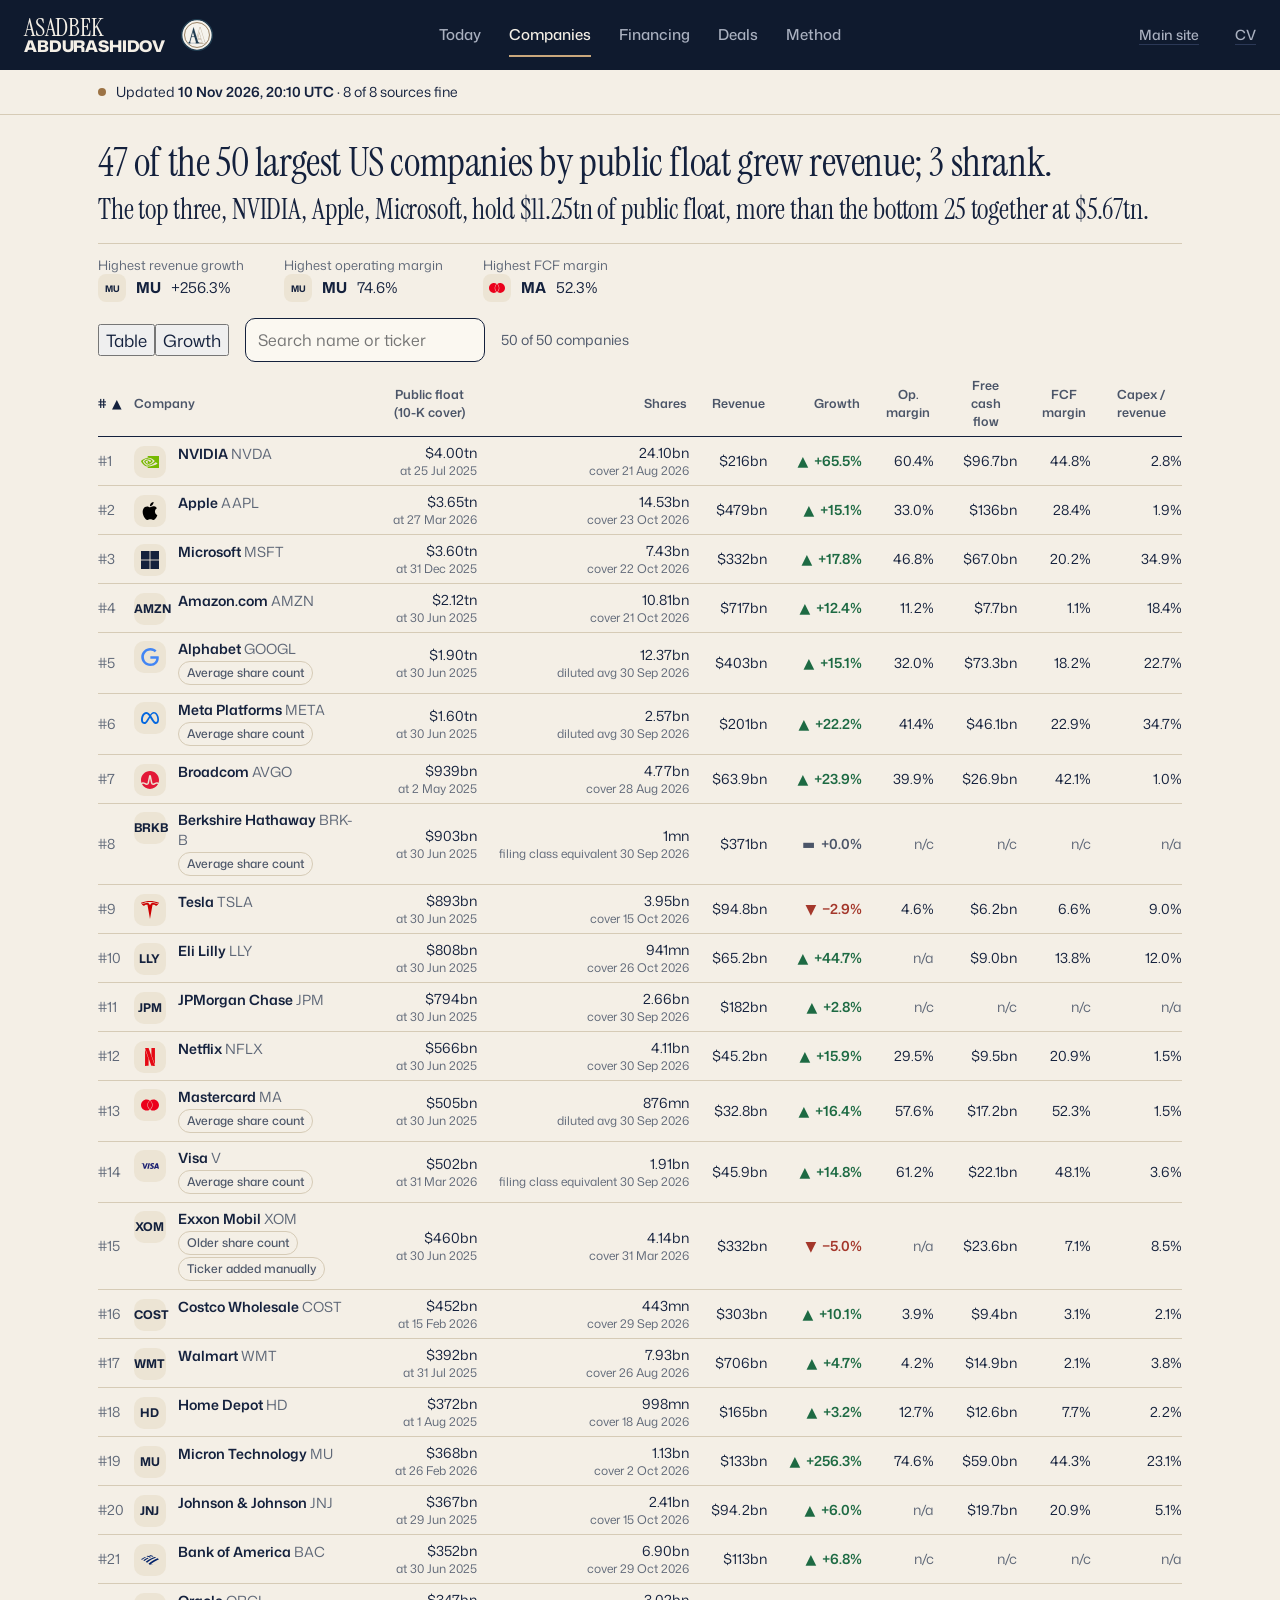
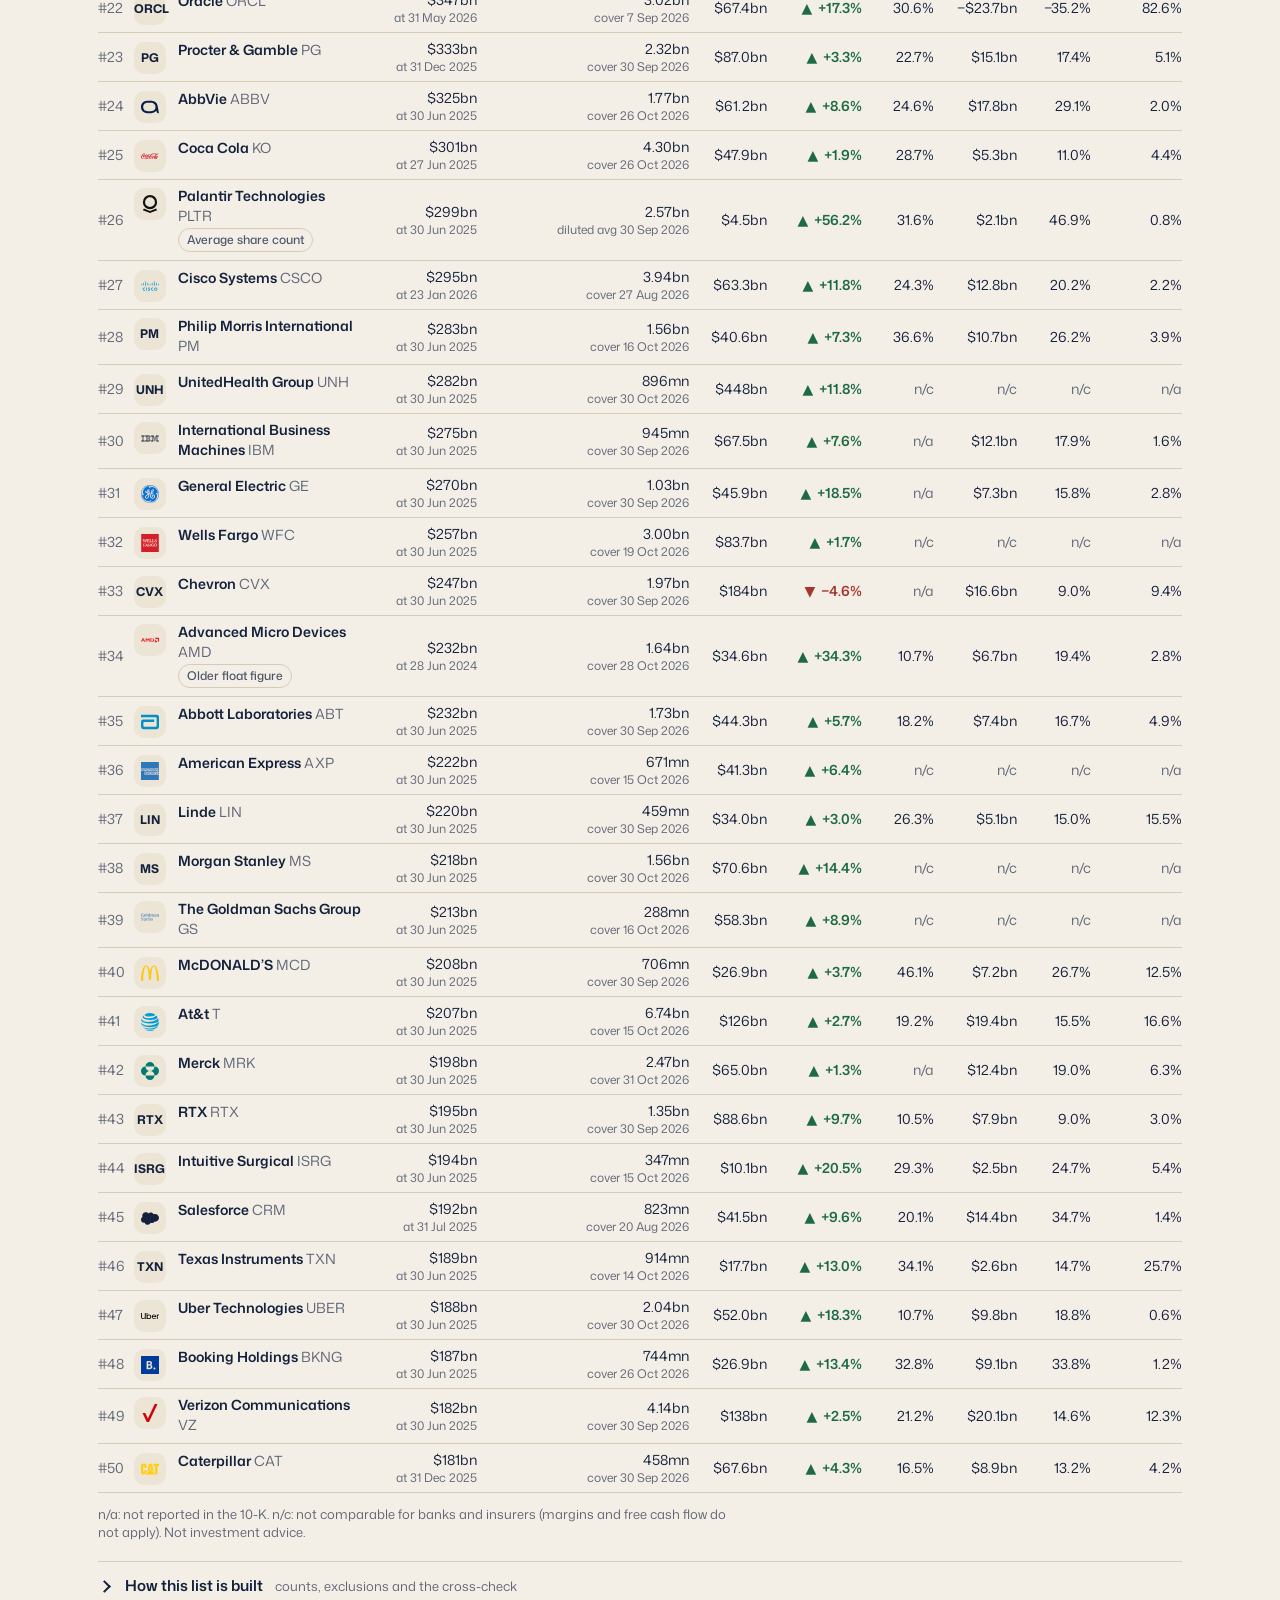
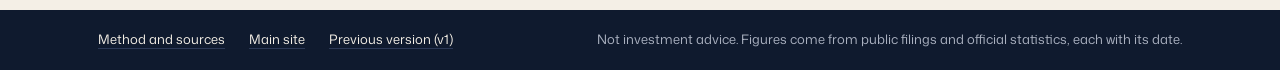
==== commit 7106fd39: "Data: five-year net income, bank revenue, Caterpillar working capital; n/c for bank figures that do " ====
--- a/companies.html
+++ b/companies.html
@@ -22,6 +22,7 @@
     </div>
     <div id="ct-growth" hidden></div>
     <div id="ct-wrap"></div>
+    <p class="cap">n/a: not reported in the 10-K. n/c: not comparable for banks and insurers (margins and free cash flow do not apply). Not investment advice.</p>
     <details class="fold" id="ct-built" style="margin-top:20px"></details>
   </div>
 </main>
--- a/components.css
+++ b/components.css
@@ -92,6 +92,10 @@
 .chg.up{color:var(--up);background:var(--up-bg)}
 .chg.down{color:var(--down);background:var(--down-bg)}
 .chg.flat{color:var(--ink-2);background:var(--paper)}
+/* Rates, yields and deal counts: direction without a good/bad colour (green and red are for company growth). */
+.chg.neu{color:var(--ink);background:var(--paper)}
+.mainlink{margin-right:18px}
+@media (max-width:620px){.mainlink{display:none}}
 
 /* ---------- footer ---------- */
 .foot{background:var(--navy);color:var(--on-navy-2);font-size:13px;line-height:18px;margin-top:40px}
@@ -409,7 +413,7 @@
 .cotable tbody tr:focus-within{outline:2px solid var(--mark);outline-offset:-2px}
 
 /* round 2 */
-.dtable td,.dtable th,.cotable td,.gtable td button{font-variant-numeric:tabular-nums lining-nums}
+.dtable td,.dtable th,.cotable td,.gtable td button{font-variant-numeric:lining-nums}
 .gtable td button.neg{color:var(--ink-3);font-weight:400}
 .tiles.t1{grid-template-columns:1fr}.tiles.t2{grid-template-columns:repeat(2,1fr)}.tiles.t4{grid-template-columns:repeat(4,1fr)}
 /* chart rows by count; one column below 900 px. Four tiles become two by two on a phone. */
@@ -519,3 +523,17 @@
   .vgrid .rangebox{order:1}.vgrid .pbox{order:2}.vgrid .vleft{order:3;margin-top:0}
 }
 .tile,.fig{min-width:0}.tile .ts,.fig .fs,.tile .tv{overflow-wrap:anywhere}
+
+/* Today: the valuation is the Lab's showpiece, so it gets its own block; and who built the Lab. */
+.tryblock{display:grid;grid-template-columns:minmax(0,1fr) auto;gap:16px 48px;align-items:center;margin-top:36px;padding:24px 0;border-top:1px solid var(--ink);border-bottom:1px solid var(--hair)}
+.try-h{margin:0;font:400 32px/38px var(--serif);letter-spacing:-.005em}
+.try-s{margin:6px 0 0;max-width:60ch;color:var(--ink-2);font-size:15px;line-height:22px}
+.tryblock .try{border-top:0;padding:0;margin:0;gap:10px;justify-content:flex-end}
+.tryblock .try a{border:1.5px solid var(--ink);border-radius:var(--r);padding:0 14px;min-height:44px;color:var(--ink)}
+.tryblock .try a:hover{background:var(--ink);color:var(--bone);text-decoration:none}
+.tryblock .try a.all{border-color:transparent;color:var(--cash-ink)}
+.byline{margin:18px 0 0;font-size:14px;line-height:20px;color:var(--ink-2)}
+.byline a{color:var(--cash-ink);font-weight:600}
+@media (max-width:900px){.tryblock{grid-template-columns:1fr}.tryblock .try{justify-content:flex-start}.try-h{font-size:26px;line-height:32px}}
+/* Phone: the company header is shorter, so the tabs come sooner. */
+@media (max-width:620px){.chead-id .back{width:auto;order:3;min-height:40px}.chead-id .switch{order:4;flex:1 1 0;min-width:0;width:auto}.chead-id .switch select{min-width:0;width:100%}.chead-id .switch span{position:absolute;width:1px;height:1px;overflow:hidden;clip:rect(0 0 0 0)}.fig .fs{display:none}.fig .fv{font-size:20px;line-height:26px}.fig{padding:8px 12px 8px 0}.fig+.fig{padding-left:12px}.figs{margin-top:4px}.chead-id .idtxt{flex:1 1 calc(100% - 64px);min-width:0}.fig:nth-child(2n+1){padding-left:0}}
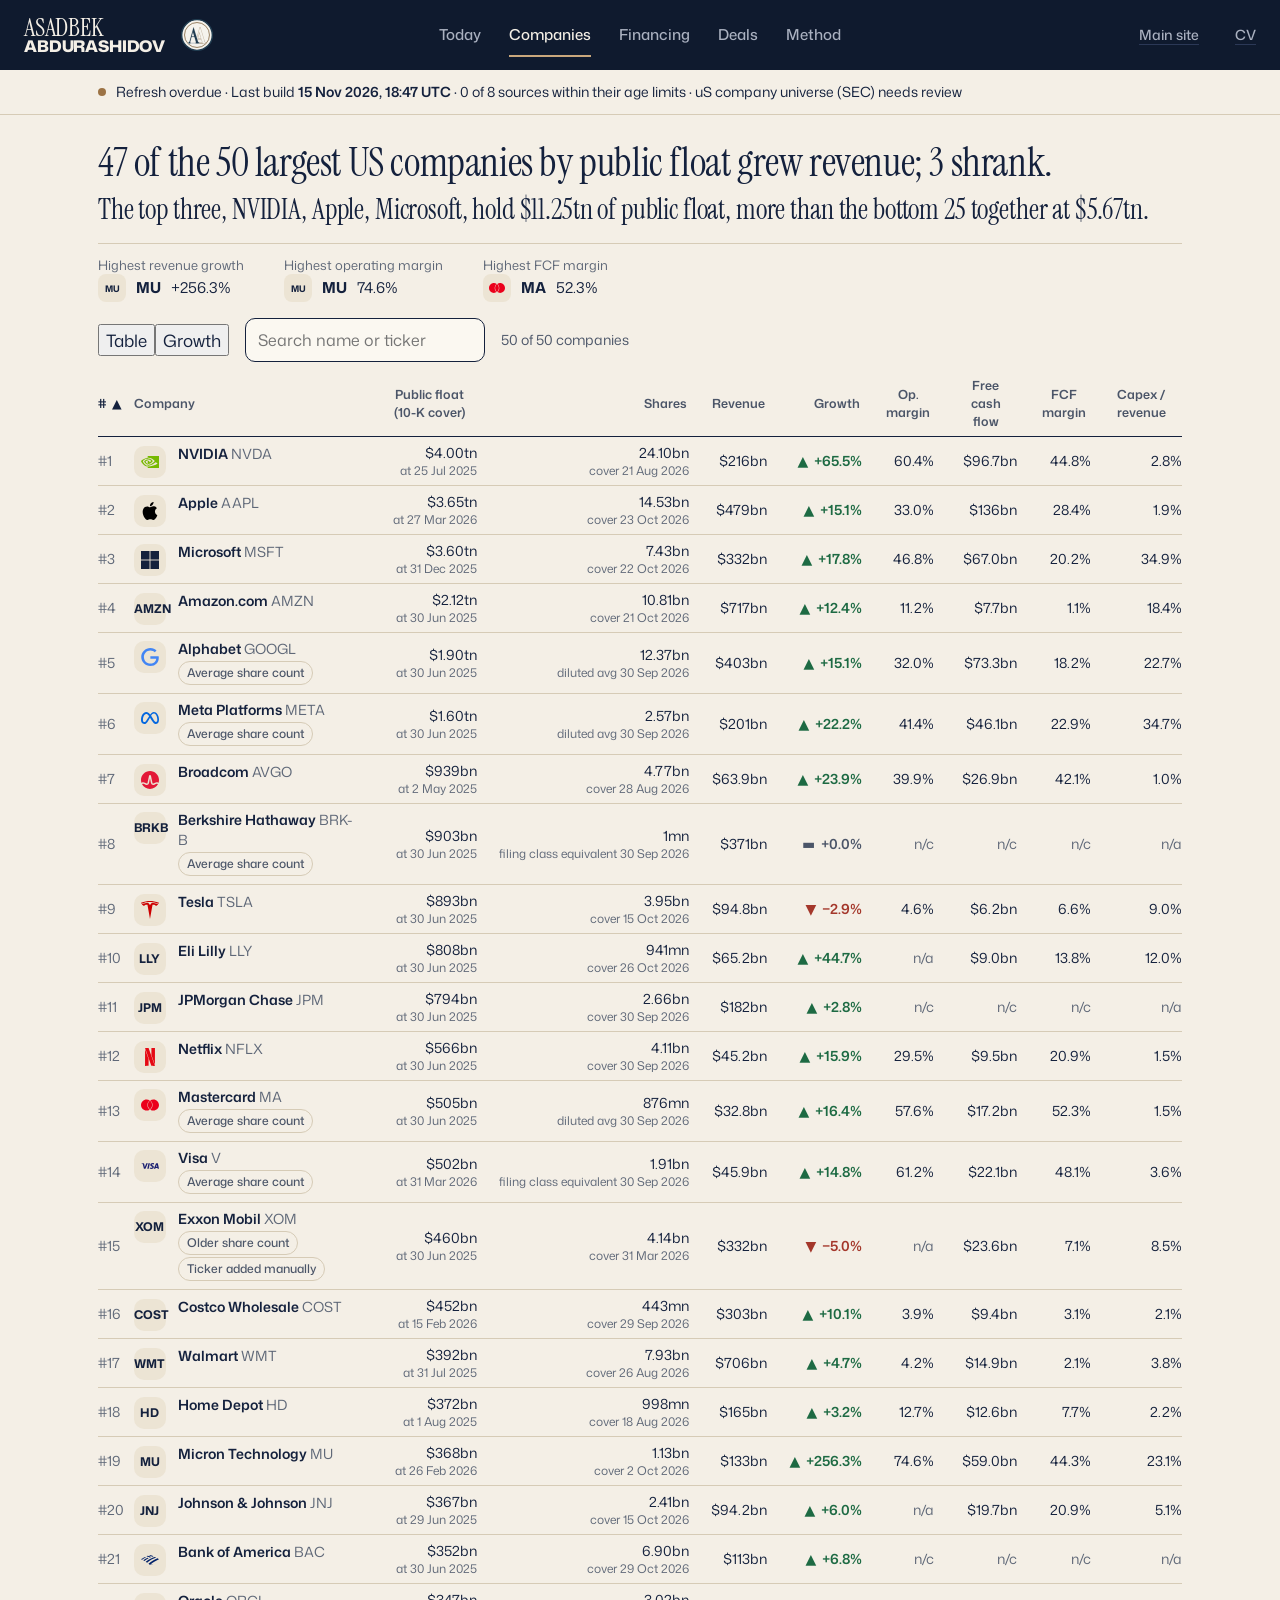
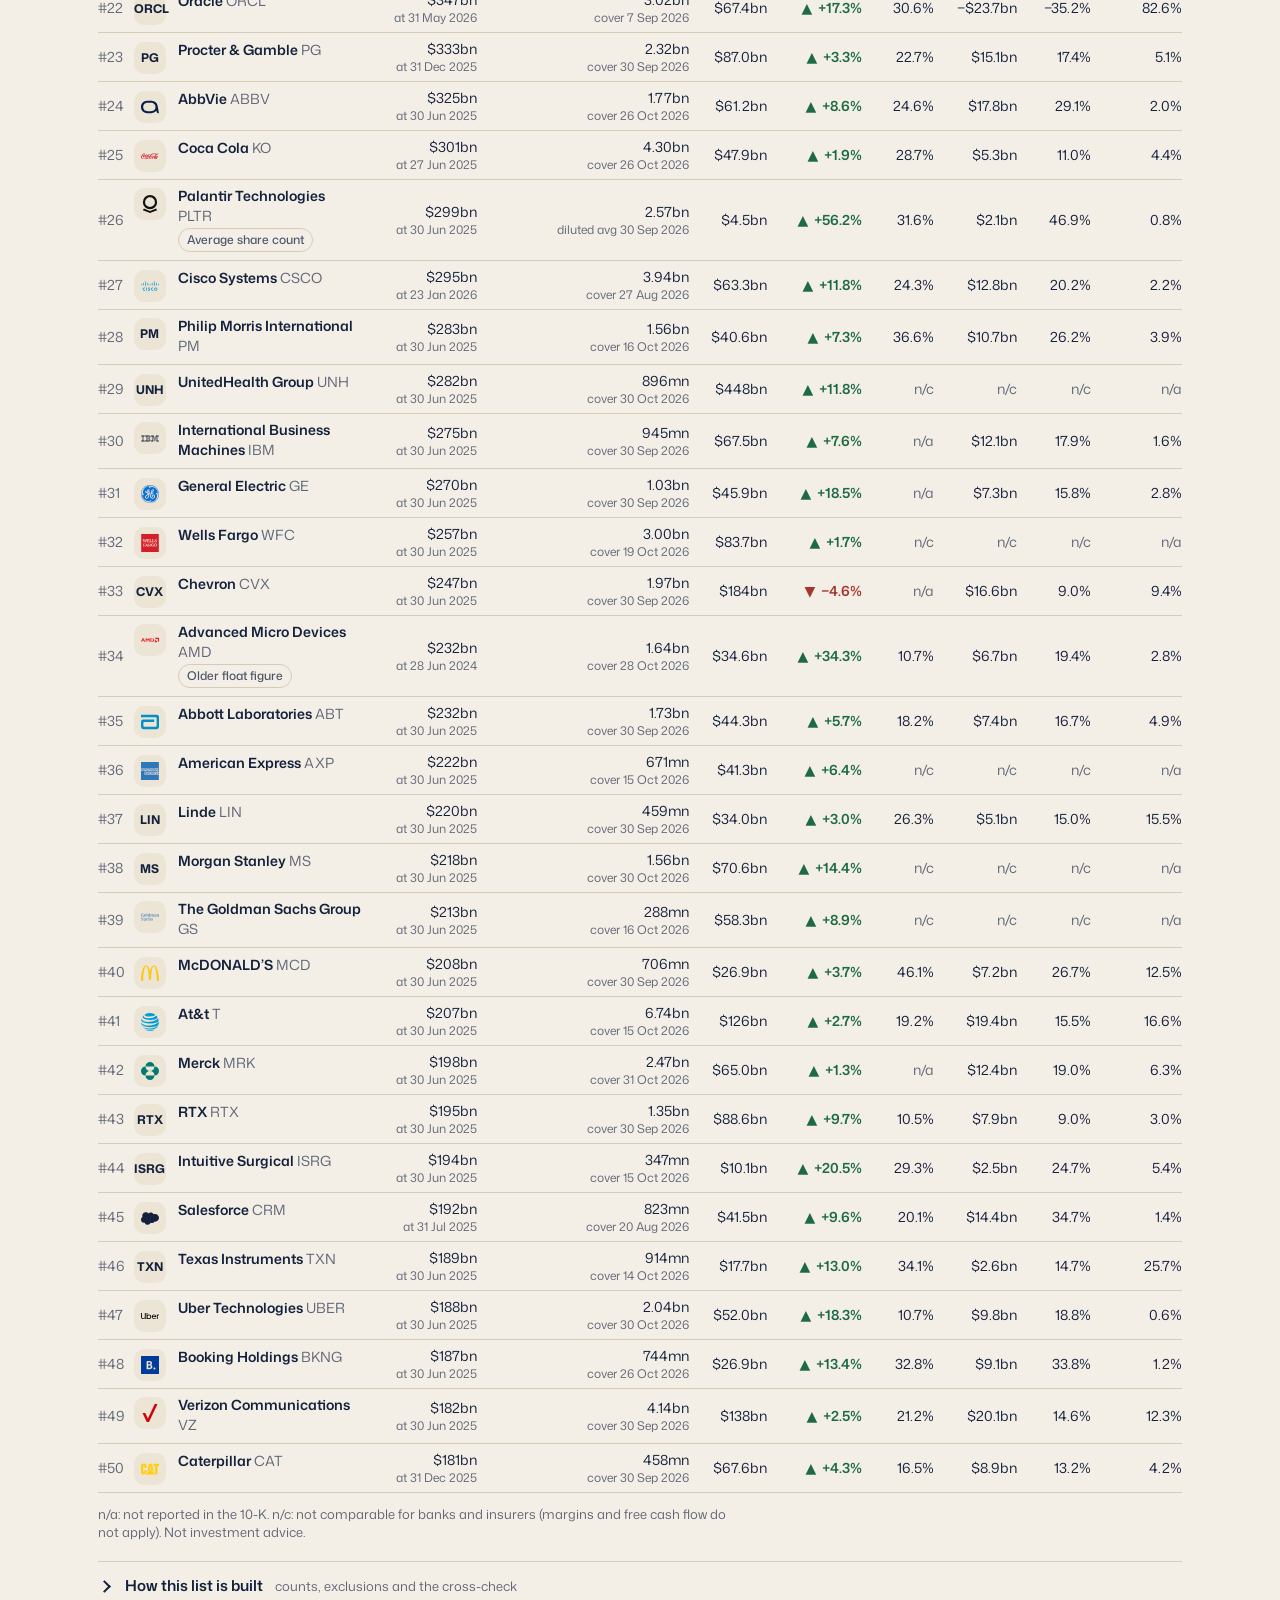
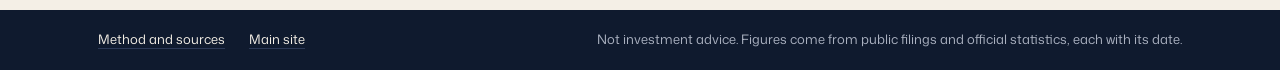
==== commit 337cedf0: "Publish validated public Lab build" ====
--- a/companies.html
+++ b/companies.html
@@ -26,6 +26,7 @@
     <details class="fold" id="ct-built" style="margin-top:20px"></details>
   </div>
 </main>
+<script src="freshness.js"></script>
 <script src="lab.js"></script>
 <script src="companies.js"></script>
 </body>
--- a/tokens.css
+++ b/tokens.css
@@ -1,25 +1,25 @@
-/* Lab design tokens: quiet-luxury beige and dark navy. Fonts are local (fonts/). */
-@font-face{font-family:"Mona Sans";src:url("fonts/mona-sans-normal-latin.woff2") format("woff2");font-weight:200 900;font-stretch:75% 125%;font-style:normal;font-display:swap;unicode-range:U+0000-00FF,U+0131,U+0152-0153,U+02BB-02BC,U+02C6,U+02DA,U+02DC,U+2000-206F,U+2074,U+20AC,U+2122,U+2191,U+2193,U+2212,U+2215,U+FEFF,U+FFFD}
-@font-face{font-family:"Mona Sans";src:url("fonts/mona-sans-normal-latin-ext.woff2") format("woff2");font-weight:200 900;font-stretch:75% 125%;font-style:normal;font-display:swap;unicode-range:U+0100-02BA,U+02BD-02C5,U+02C7-02CC,U+02CE-02D7,U+02DD-02FF,U+0304,U+0308,U+0329,U+1D00-1DBF,U+1E00-1E9F,U+1EF2-1EFF,U+2020,U+20A0-20AB,U+20AD-20C0,U+2113,U+2C60-2C7F,U+A720-A7FF}
-@font-face{font-family:"Instrument Serif";src:url("fonts/instrument-serif-normal-latin.woff2") format("woff2");font-weight:400;font-style:normal;font-display:swap;unicode-range:U+0000-00FF,U+0131,U+0152-0153,U+02BB-02BC,U+02C6,U+02DA,U+02DC,U+2000-206F,U+2074,U+20AC,U+2122,U+2191,U+2193,U+2212,U+2215,U+FEFF,U+FFFD}
-@font-face{font-family:"Instrument Serif";src:url("fonts/instrument-serif-normal-latin-ext.woff2") format("woff2");font-weight:400;font-style:normal;font-display:swap;unicode-range:U+0100-02BA,U+02BD-02C5,U+02C7-02CC,U+02CE-02D7,U+02DD-02FF,U+0304,U+0308,U+0329,U+1D00-1DBF,U+1E00-1E9F,U+1EF2-1EFF,U+2020,U+20A0-20AB,U+20AD-20C0,U+2113,U+2C60-2C7F,U+A720-A7FF}
-@font-face{font-family:"Instrument Serif";src:url("fonts/instrument-serif-italic-latin.woff2") format("woff2");font-weight:400;font-style:italic;font-display:swap;unicode-range:U+0000-00FF,U+0131,U+0152-0153,U+02BB-02BC,U+02C6,U+02DA,U+02DC,U+2000-206F,U+2074,U+20AC,U+2122,U+2191,U+2193,U+2212,U+2215,U+FEFF,U+FFFD}
-
-:root{
-  /* surfaces */
-  --bone:#f4efe6; --paper:#ece4d4; --navy:#0f1a2e;
-  /* ink (all AA on bone) */
-  --ink:#14213d; --ink-2:#4b5568; --ink-3:#5f6878;
-  /* cashmere: text version is darker so it passes AA; mark version is for shapes */
-  --cash:#a9825a; --cash-ink:#7a5c38; --mark:#9c7345; --soft:#d9c4a3;
-  --grey-mark:#8f897a; --grey-soft:#cfc6b4; --hair:#d6cbb6; --hair-d:#2b3856;
-  /* on navy */
-  --on-navy:#f4efe6; --on-navy-2:#aab1c0; --cash-d:#c9a77c;
-  /* up/down: only for a change, always with arrow and sign */
-  --up:#1d6a43; --down:#a4372b; --up-bg:#e3eddf; --down-bg:#f3e0da;
-  --sans:"Mona Sans",system-ui,-apple-system,"Segoe UI",sans-serif;
-  --serif:"Instrument Serif",Georgia,serif;
-  --out:cubic-bezier(.2,.7,.2,1);
-  --bar:70px; --wrap:1180px; --pad:clamp(20px,4vw,48px);
-  --r:10px;
-}
+/* Lab design tokens: quiet-luxury beige and dark navy. Fonts are local (fonts/). */
+@font-face{font-family:"Mona Sans";src:url("fonts/mona-sans-normal-latin.woff2") format("woff2");font-weight:200 900;font-stretch:75% 125%;font-style:normal;font-display:swap;unicode-range:U+0000-00FF,U+0131,U+0152-0153,U+02BB-02BC,U+02C6,U+02DA,U+02DC,U+2000-206F,U+2074,U+20AC,U+2122,U+2191,U+2193,U+2212,U+2215,U+FEFF,U+FFFD}
+@font-face{font-family:"Mona Sans";src:url("fonts/mona-sans-normal-latin-ext.woff2") format("woff2");font-weight:200 900;font-stretch:75% 125%;font-style:normal;font-display:swap;unicode-range:U+0100-02BA,U+02BD-02C5,U+02C7-02CC,U+02CE-02D7,U+02DD-02FF,U+0304,U+0308,U+0329,U+1D00-1DBF,U+1E00-1E9F,U+1EF2-1EFF,U+2020,U+20A0-20AB,U+20AD-20C0,U+2113,U+2C60-2C7F,U+A720-A7FF}
+@font-face{font-family:"Instrument Serif";src:url("fonts/instrument-serif-normal-latin.woff2") format("woff2");font-weight:400;font-style:normal;font-display:swap;unicode-range:U+0000-00FF,U+0131,U+0152-0153,U+02BB-02BC,U+02C6,U+02DA,U+02DC,U+2000-206F,U+2074,U+20AC,U+2122,U+2191,U+2193,U+2212,U+2215,U+FEFF,U+FFFD}
+@font-face{font-family:"Instrument Serif";src:url("fonts/instrument-serif-normal-latin-ext.woff2") format("woff2");font-weight:400;font-style:normal;font-display:swap;unicode-range:U+0100-02BA,U+02BD-02C5,U+02C7-02CC,U+02CE-02D7,U+02DD-02FF,U+0304,U+0308,U+0329,U+1D00-1DBF,U+1E00-1E9F,U+1EF2-1EFF,U+2020,U+20A0-20AB,U+20AD-20C0,U+2113,U+2C60-2C7F,U+A720-A7FF}
+@font-face{font-family:"Instrument Serif";src:url("fonts/instrument-serif-italic-latin.woff2") format("woff2");font-weight:400;font-style:italic;font-display:swap;unicode-range:U+0000-00FF,U+0131,U+0152-0153,U+02BB-02BC,U+02C6,U+02DA,U+02DC,U+2000-206F,U+2074,U+20AC,U+2122,U+2191,U+2193,U+2212,U+2215,U+FEFF,U+FFFD}
+
+:root{
+  /* surfaces */
+  --bone:#f4efe6; --paper:#ece4d4; --navy:#0f1a2e;
+  /* ink (all AA on bone) */
+  --ink:#14213d; --ink-2:#4b5568; --ink-3:#5f6878;
+  /* cashmere: text version is darker so it passes AA; mark version is for shapes */
+  --cash:#a9825a; --cash-ink:#7a5c38; --mark:#9c7345; --soft:#d9c4a3;
+  --grey-mark:#8f897a; --grey-soft:#cfc6b4; --hair:#d6cbb6; --hair-d:#2b3856;
+  /* on navy */
+  --on-navy:#f4efe6; --on-navy-2:#aab1c0; --cash-d:#c9a77c;
+  /* up/down: only for a change, always with arrow and sign */
+  --up:#1d6a43; --down:#a4372b; --up-bg:#e3eddf; --down-bg:#f3e0da;
+  --sans:"Mona Sans",system-ui,-apple-system,"Segoe UI",sans-serif;
+  --serif:"Instrument Serif",Georgia,serif;
+  --out:cubic-bezier(.2,.7,.2,1);
+  --bar:70px; --wrap:1180px; --pad:clamp(20px,4vw,48px);
+  --r:10px;
+}
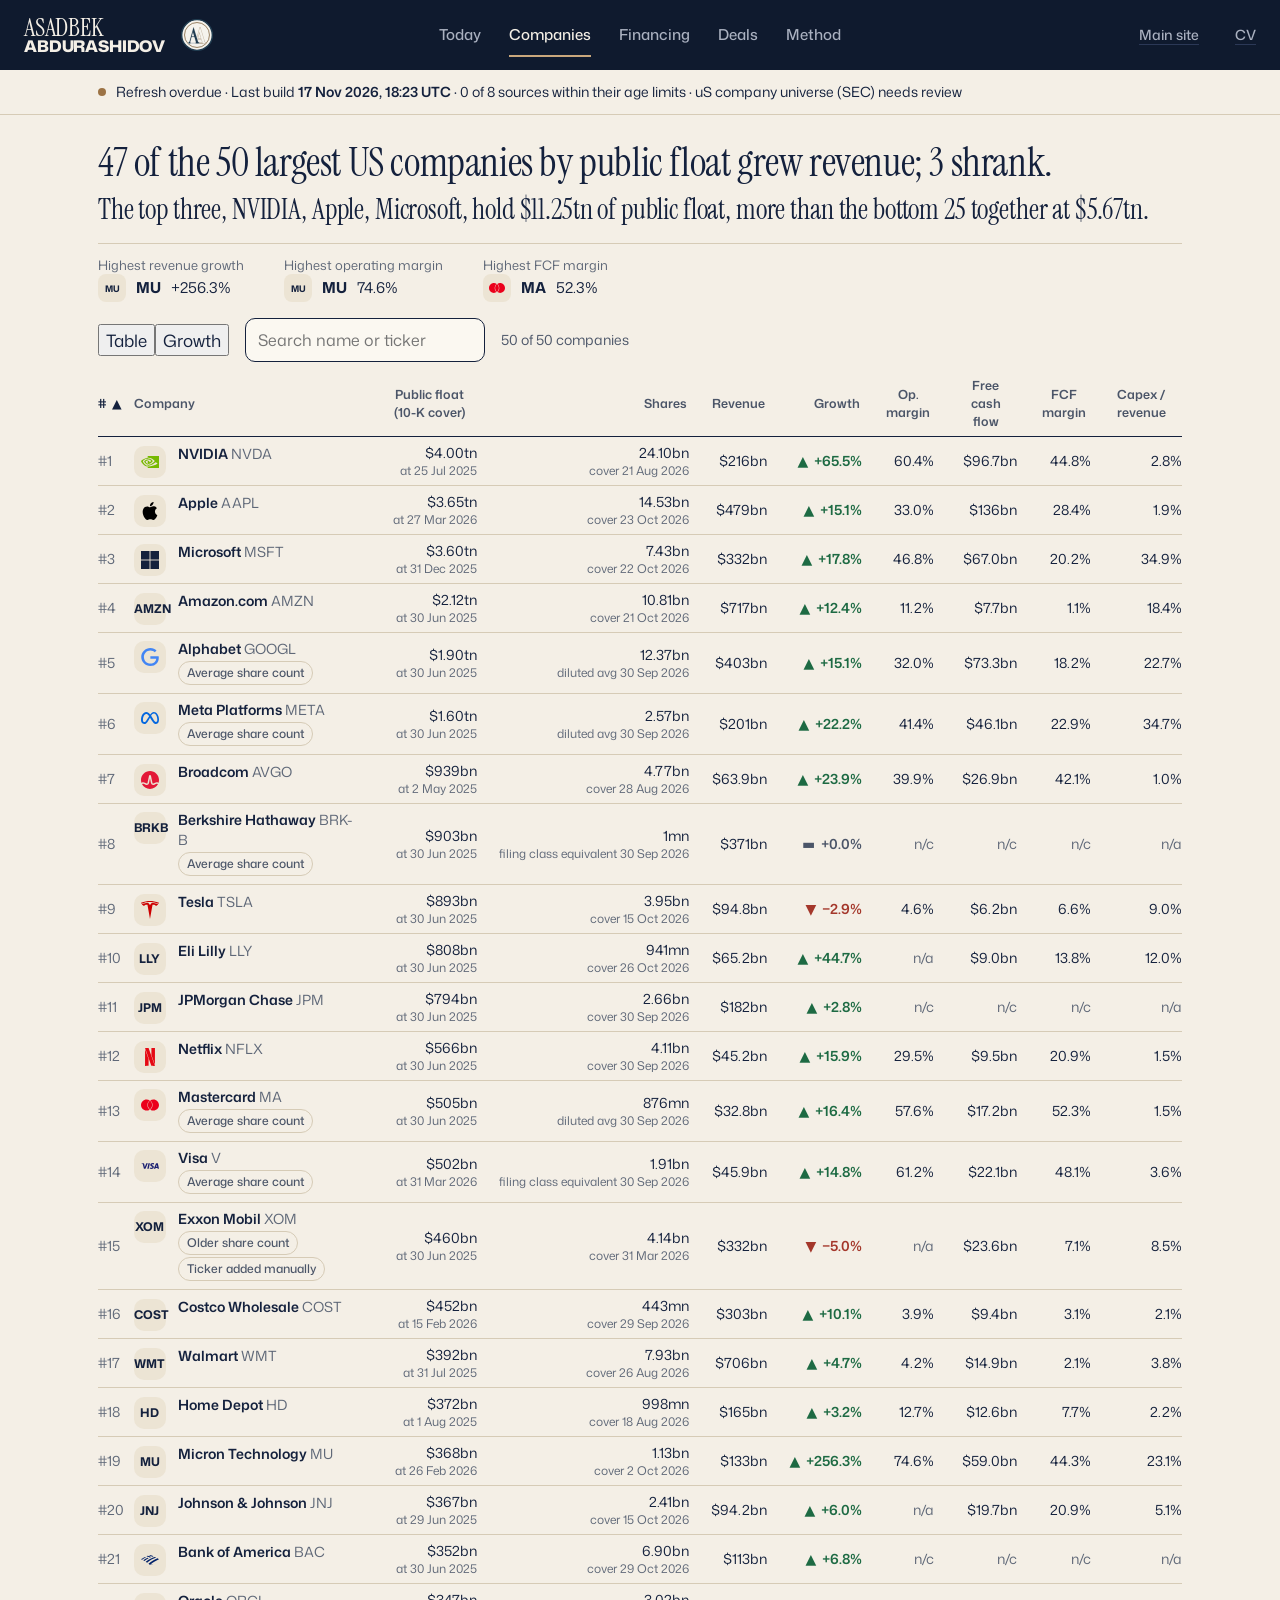
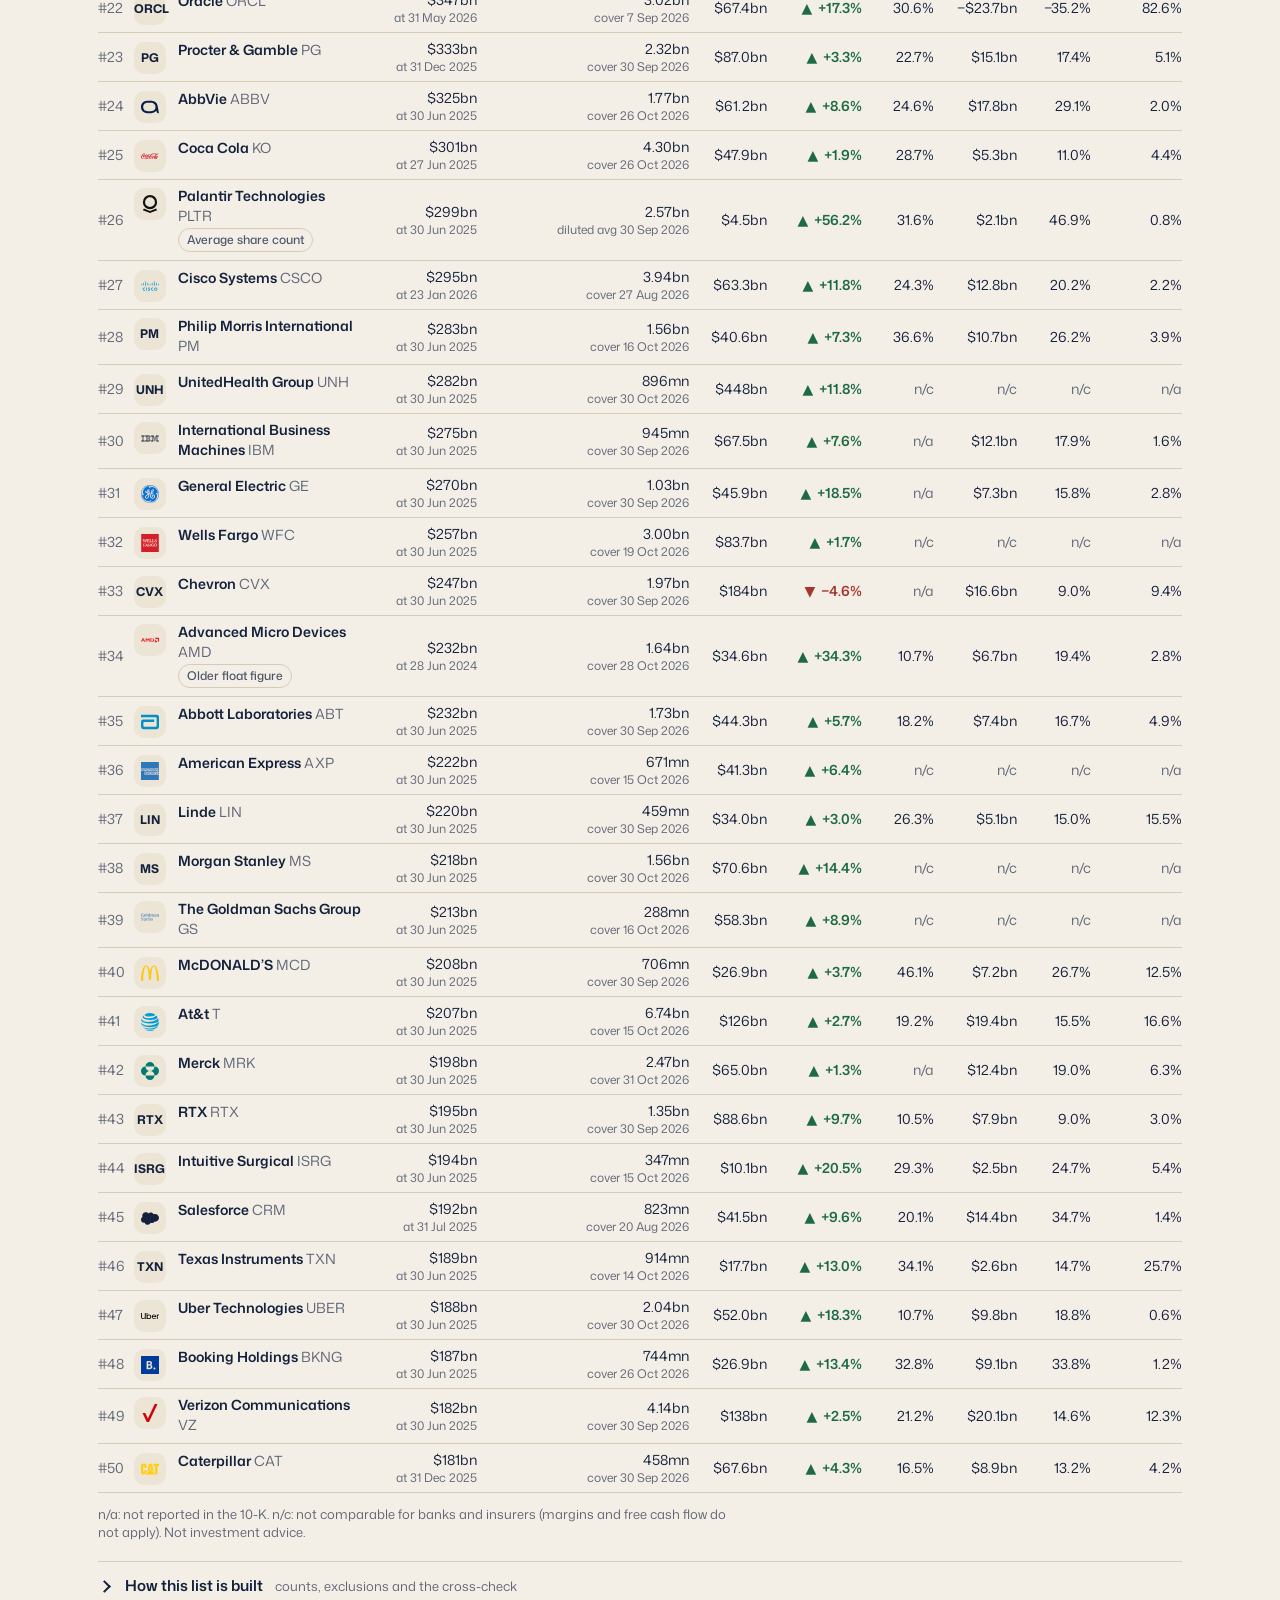
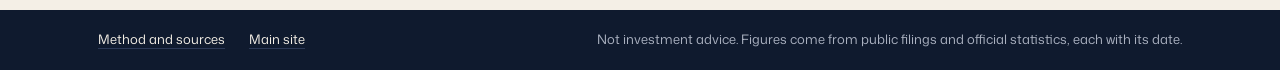
==== commit 6f319fa9: "Publish validated public Lab build" ====
--- a/companies.html
+++ b/companies.html
@@ -9,6 +9,8 @@
 <link rel="preload" href="fonts/mona-sans-normal-latin.woff2" as="font" type="font/woff2" crossorigin>
 <link rel="stylesheet" href="tokens.css">
 <link rel="stylesheet" href="components.css">
+<script src="va.js"></script>
+<script defer src="/_vercel/insights/script.js"></script>
 </head>
 <body>
 <main id="main" tabindex="-1">
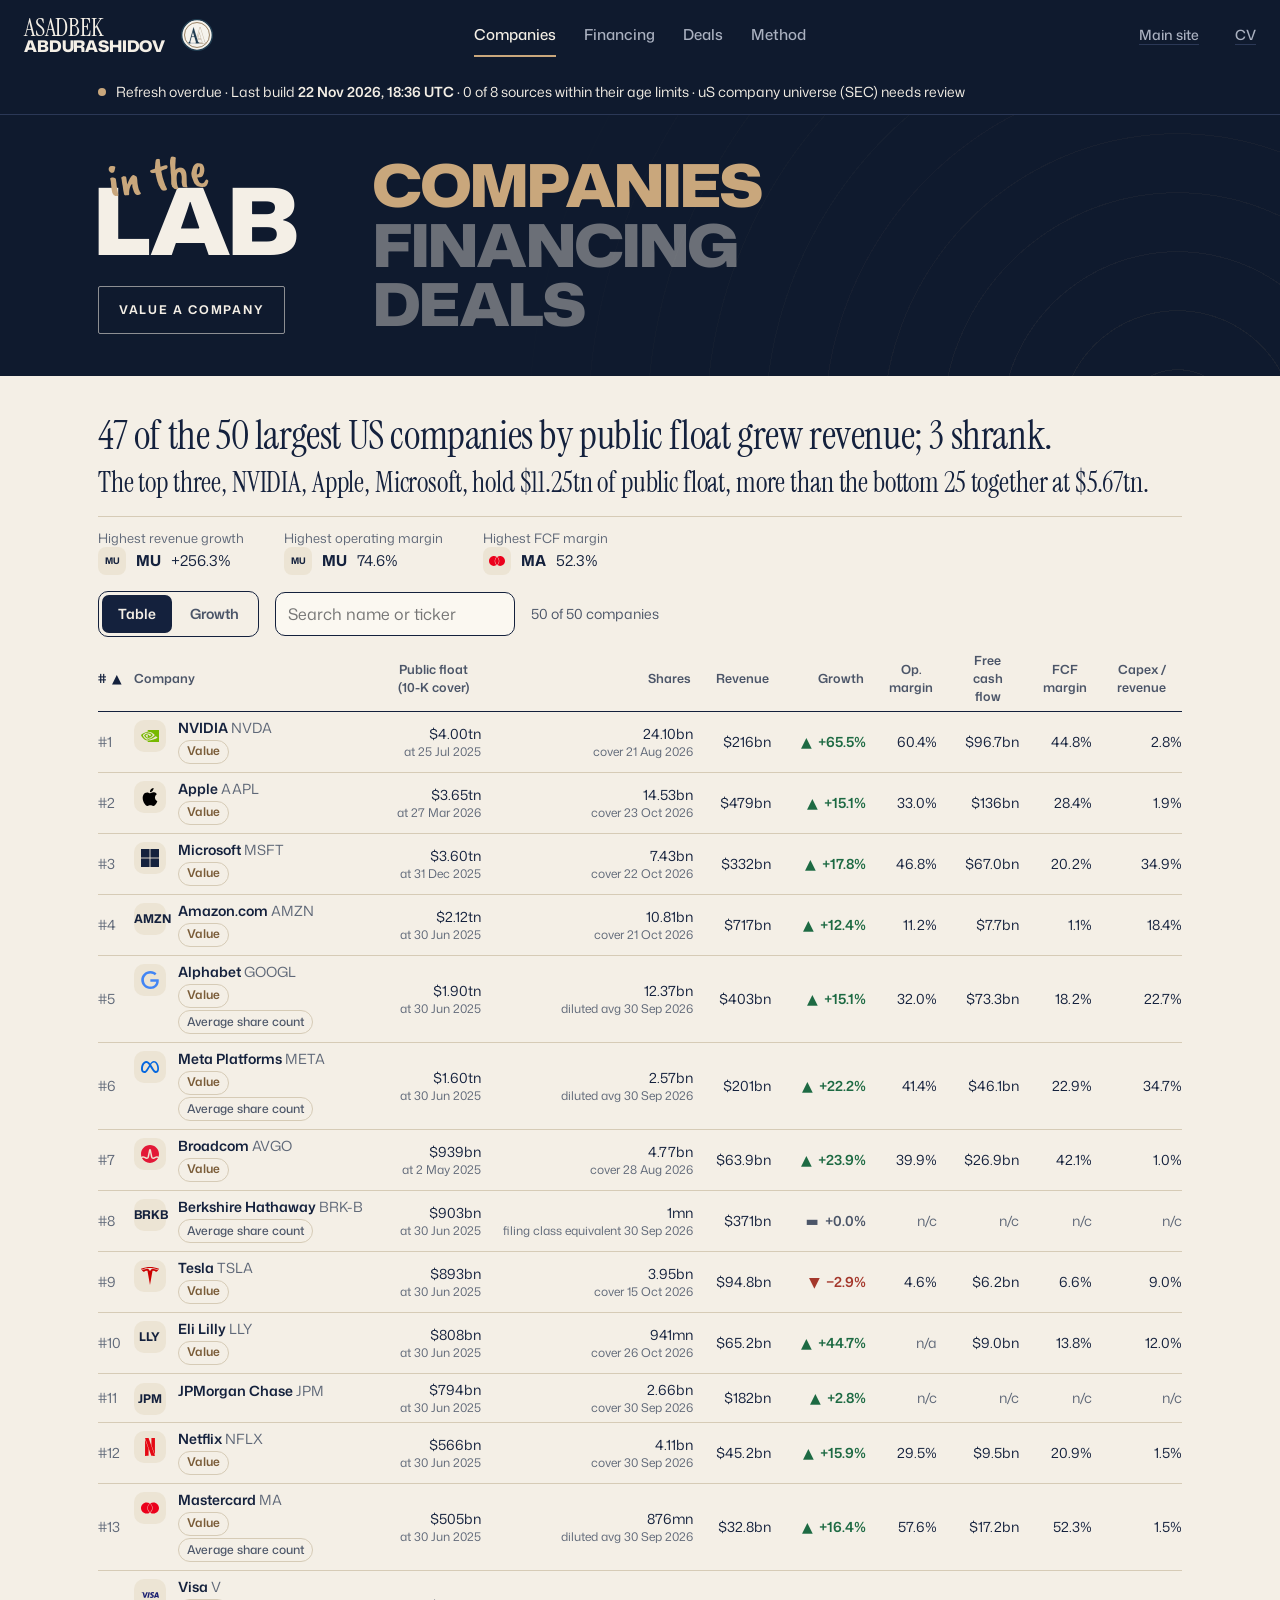
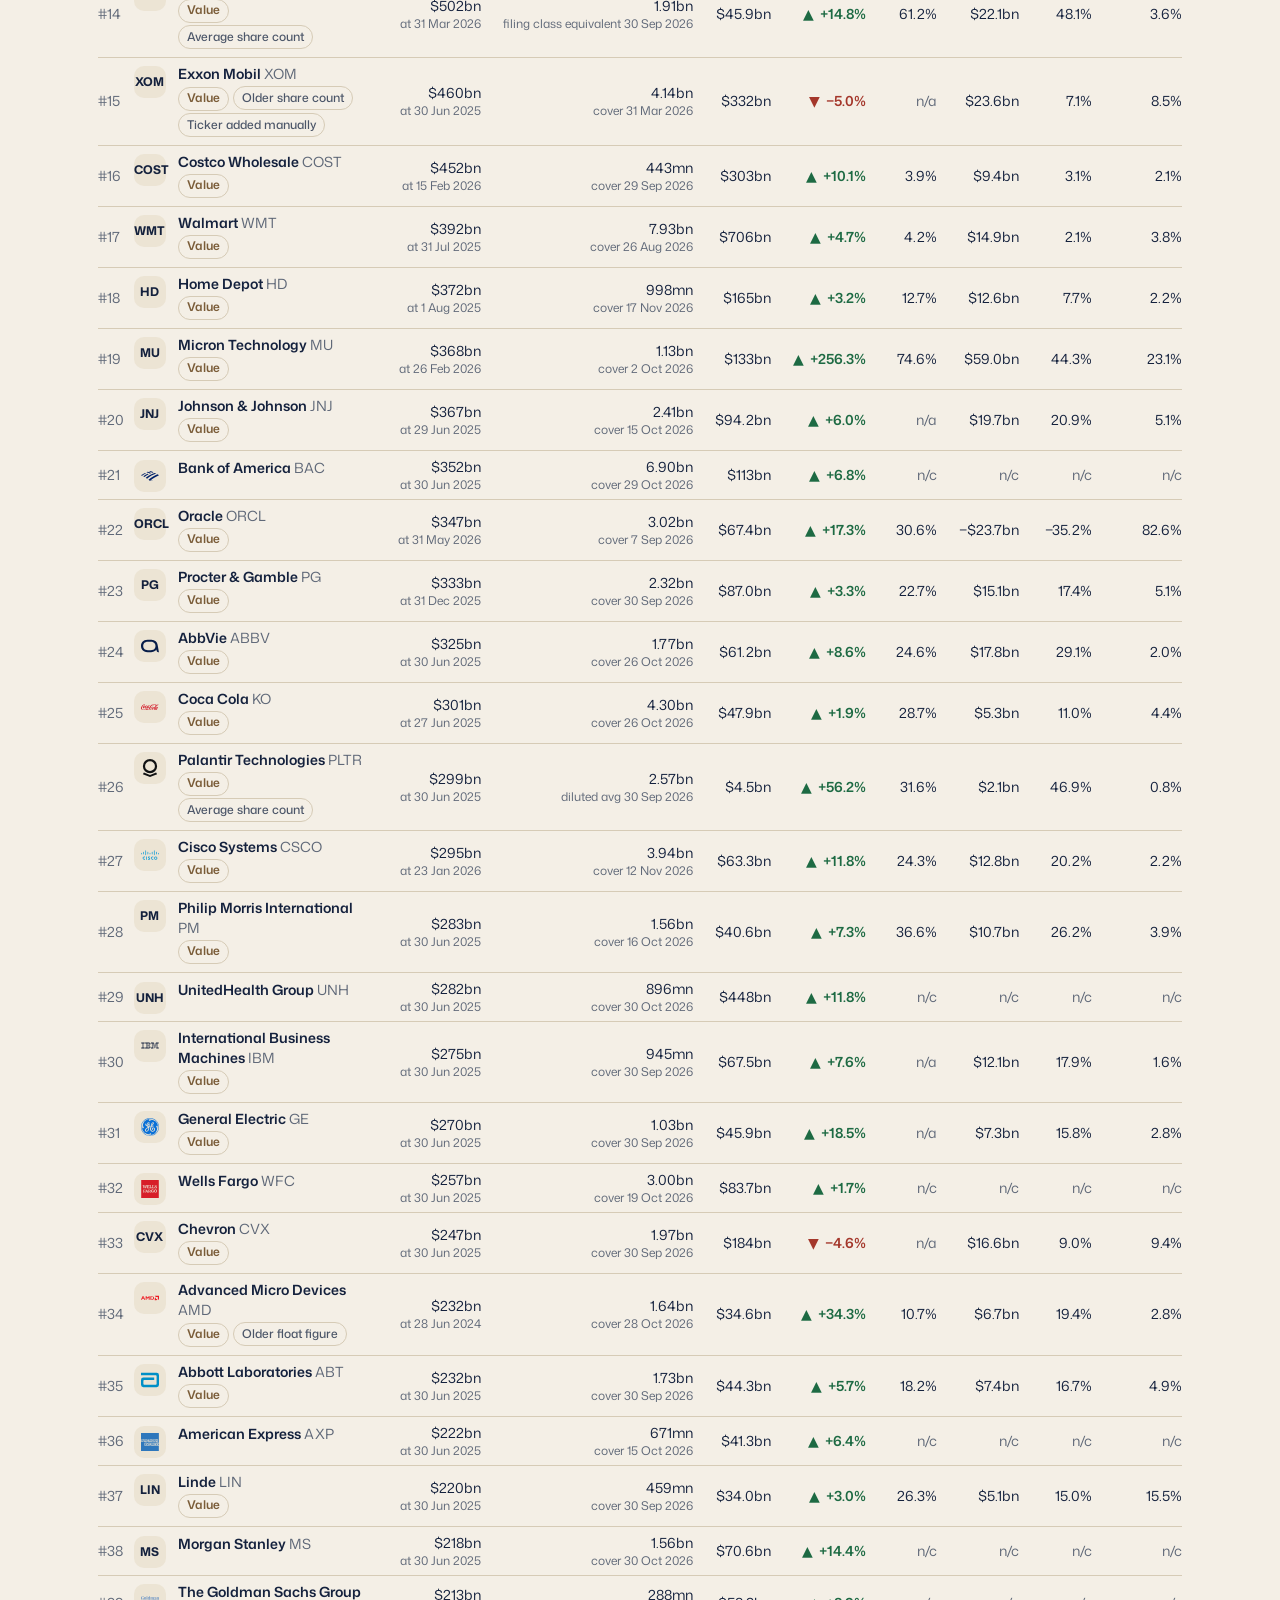
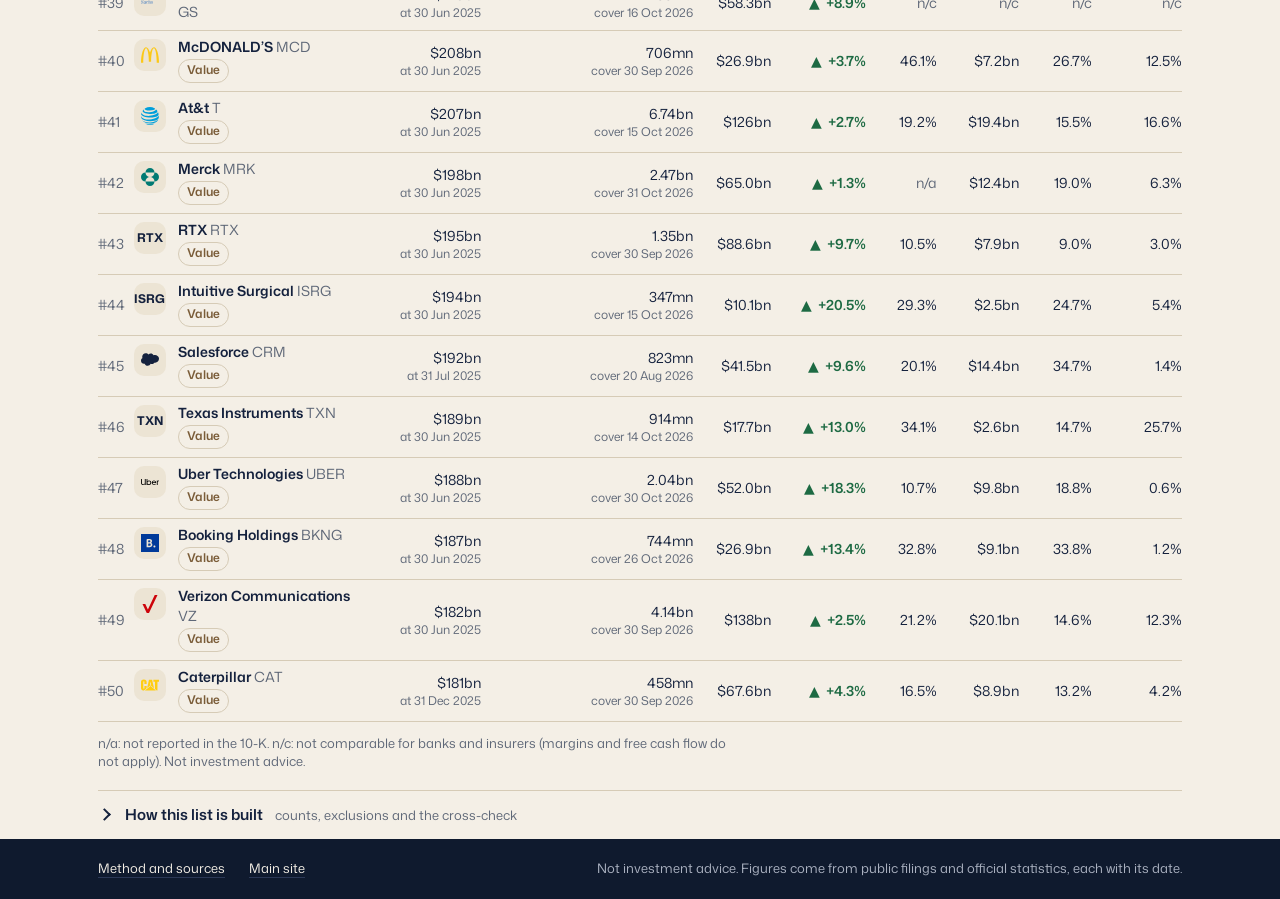
==== commit 048a8286: "Publish validated public Lab build" ====
--- a/companies.html
+++ b/companies.html
@@ -2,34 +2,13 @@
 <html lang="en">
 <head>
 <meta charset="utf-8">
-<meta name="viewport" content="width=device-width, initial-scale=1">
-<title>Companies · The Lab · Asadbek Abdurashidov</title>
+<title>Companies · The Lab</title>
 <meta name="robots" content="noindex">
-<link rel="icon" href="assets/favicon.svg" type="image/svg+xml">
-<link rel="preload" href="fonts/mona-sans-normal-latin.woff2" as="font" type="font/woff2" crossorigin>
-<link rel="stylesheet" href="tokens.css">
-<link rel="stylesheet" href="components.css">
-<script src="va.js"></script>
-<script defer src="/_vercel/insights/script.js"></script>
+<script>location.replace('index.html' + location.search + (location.hash || '#companies'));</script>
+<meta http-equiv="refresh" content="0; url=index.html#companies">
+<link rel="canonical" href="index.html">
 </head>
 <body>
-<main id="main" tabindex="-1">
-  <div class="wrap" style="padding-top:24px">
-    <h1 class="statement" id="ct-title">&ndash;</h1>
-    <p class="t-second second" id="ct-second" style="margin:8px 0 0;min-height:0">&nbsp;</p>
-    <ul class="leaders" id="leaders" aria-label="Leaders"></ul>
-    <div class="ctoolbar">
-      <div class="seg" role="group" aria-label="View"><button type="button" aria-pressed="true" data-v="table">Table</button><button type="button" aria-pressed="false" data-v="growth">Growth</button></div>
-      <label class="sr-only" for="q">Search companies</label><input id="q" type="search" placeholder="Search name or ticker" autocomplete="off"><span class="small" id="ct-count"></span>
-    </div>
-    <div id="ct-growth" hidden></div>
-    <div id="ct-wrap"></div>
-    <p class="cap">n/a: not reported in the 10-K. n/c: not comparable for banks and insurers (margins and free cash flow do not apply). Not investment advice.</p>
-    <details class="fold" id="ct-built" style="margin-top:20px"></details>
-  </div>
-</main>
-<script src="freshness.js"></script>
-<script src="lab.js"></script>
-<script src="companies.js"></script>
+<p>The companies list is now on the <a href="index.html#companies">first page of the Lab</a>.</p>
 </body>
 </html>
